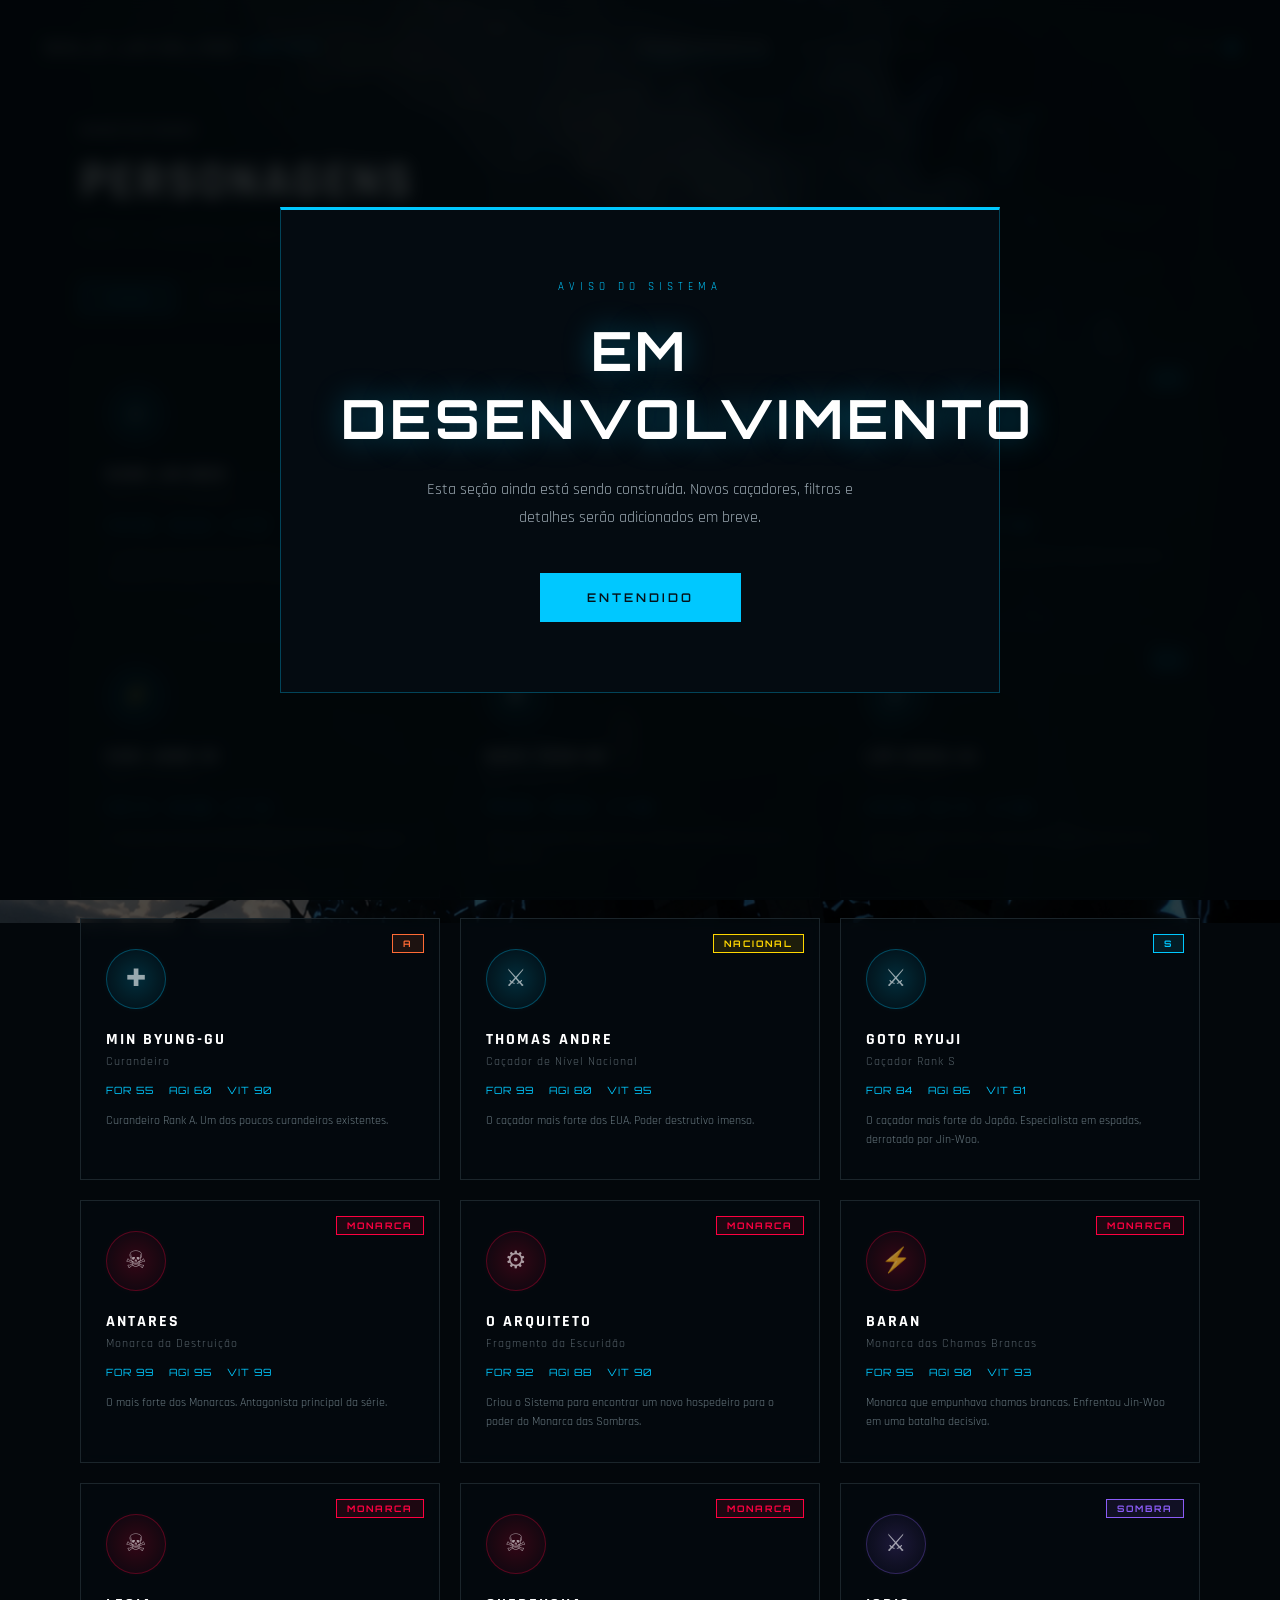
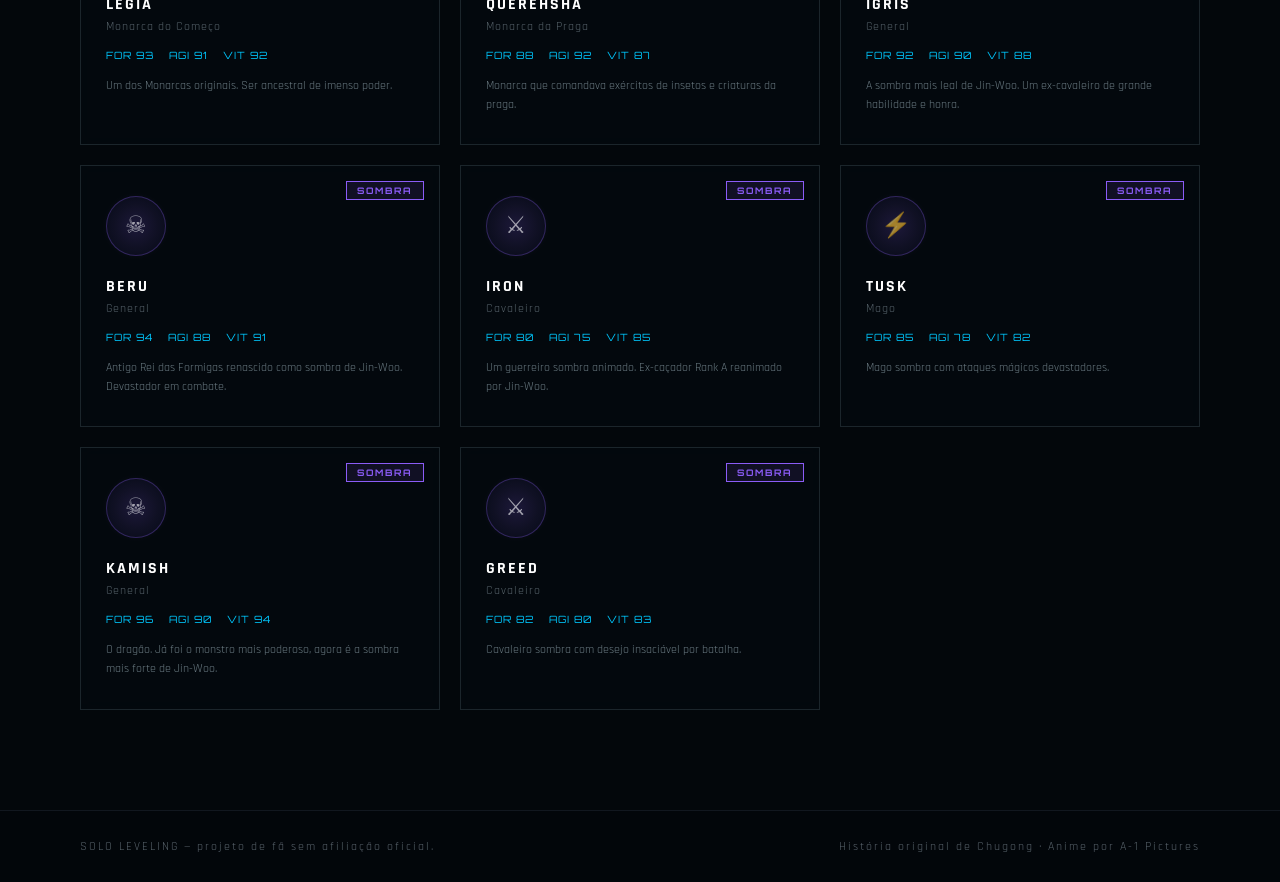
==== personagens.html @ c778646a "feat: implementar páginas de detalhes dos personagens e reformular a interface com novos assets e es" ====
<!DOCTYPE html>
<html lang="pt-BR">
<head>
    <meta charset="UTF-8">
    <meta name="viewport" content="width=device-width, initial-scale=1.0">

    <title>
Personagens | Solo Leveling
</title>

    <link rel="stylesheet" href="css/base.css?v=4">
    <link rel="stylesheet" href="css/personagens.css?v=4">

    <link rel="preconnect" href="https://fonts.googleapis.com">
    <link rel="preconnect" href="https://fonts.gstatic.com" crossorigin>
    <link href="https://fonts.googleapis.com/css2?family=Rajdhani:wght@300;400;500;600;700&family=Orbitron:wght@400;500;600;700;800;900&display=swap" rel="stylesheet">
</head>

<body>

    <div class="background"></div>
    <div class="overlay"></div>
    <div class="particles"></div>
    <div class="scanlines"></div>

<header>

    <a href="index.html" class="logo">
        <span>SOLO LEVELING</span>
        <strong>FAN SITE</strong>
    </a>

    <nav class="header-nav">
        <a href="index.html" class="header-link">INÍCIO</a>
        <a href="personagens.html" class="header-link active">PERSONAGENS</a>
        <a href="sung-jin-woo.html" class="header-link">SUNG JIN-WOO</a>
    </nav>

    <div class="status">
        ONLINE
        <span></span>
    </div>

</header>


<div class="characters-container">

    <div class="characters-header">
        <p class="eyebrow">BANCO DE DADOS</p>
        <h2>PERSONAGENS</h2>
        <p class="characters-subtitle">Todos os caçadores e figuras importantes de Solo Leveling</p>
    </div>

    <div class="filter-bar">
        <button class="filter-btn active" data-filter="all">TODOS</button>
        <button class="filter-btn" data-filter="protagonist">PROTAGONISTAS</button>
        <button class="filter-btn" data-filter="antagonist">ANTAGONISTAS</button>
        <button class="filter-btn" data-filter="hunter">CAÇADORES</button>
        <button class="filter-btn" data-filter="shadow">SOMBRAS</button>
        <button class="filter-btn" data-filter="monarch">MONARCAS</button>
    </div>

    <div class="characters-grid" id="charactersGrid">

        <div class="char-card" data-category="protagonist" data-name="Sung Jin-Woo">
            <div class="char-card-inner">
                <div class="char-rank rank-s">S</div>
                <div class="char-avatar">
                    <div class="char-avatar-glow"></div>
                    <span class="char-icon">&#9876;</span>
                </div>
                <h3>SUNG JIN-WOO</h3>
                <p class="char-class">Monarca das Sombras</p>
                <div class="char-stats">
                    <span>FOR 98</span>
                    <span>AGI 94</span>
                    <span>VIT 91</span>
                </div>
                <p class="char-desc">O caçador mais fraco que se tornou a existência mais forte. Hospedeiro do poder do Monarca das Sombras.</p>
            </div>
        </div>

        <div class="char-card" data-category="protagonist" data-name="Cha Hae-In">
            <div class="char-card-inner">
                <div class="char-rank rank-s">S</div>
                <div class="char-avatar">
                    <div class="char-avatar-glow"></div>
                    <span class="char-icon">&#9876;</span>
                </div>
                <h3>CHA HAE-IN</h3>
                <p class="char-class">Vice-Mestre de Guilda</p>
                <div class="char-stats">
                    <span>FOR 82</span>
                    <span>AGI 88</span>
                    <span>VIT 79</span>
                </div>
                <p class="char-desc">Caçadora Rank S da Guilda dos Caçadores. Esposa de Jin-Woo e uma das caçadoras mais fortes.</p>
            </div>
        </div>

        <div class="char-card" data-category="protagonist" data-name="Sung Su-Ho">
            <div class="char-card-inner">
                <div class="char-rank rank-s">S</div>
                <div class="char-avatar">
                    <div class="char-avatar-glow"></div>
                    <span class="char-icon">&#9876;</span>
                </div>
                <h3>SUNG SU-HO</h3>
                <p class="char-class">Príncipe das Sombras</p>
                <div class="char-stats">
                    <span>FOR 90</span>
                    <span>AGI 87</span>
                    <span>VIT 85</span>
                </div>
                <p class="char-desc">Filho de Jin-Woo e Cha Hae-In. Herdou os poderes de sombra do pai.</p>
            </div>
        </div>

        <div class="char-card" data-category="hunter" data-name="Choi Jong-In">
            <div class="char-card-inner">
                <div class="char-rank rank-s">S</div>
                <div class="char-avatar">
                    <div class="char-avatar-glow"></div>
                    <span class="char-icon">&#9889;</span>
                </div>
                <h3>CHOI JONG-IN</h3>
                <p class="char-class">Mestre de Guilda</p>
                <div class="char-stats">
                    <span>FOR 75</span>
                    <span>AGI 80</span>
                    <span>VIT 72</span>
                </div>
                <p class="char-desc">O mago mais forte da Coreia. Mestre da Guilda dos Caçadores.</p>
            </div>
        </div>

        <div class="char-card" data-category="hunter" data-name="Baek Yoon-Ho">
            <div class="char-card-inner">
                <div class="char-rank rank-s">S</div>
                <div class="char-avatar">
                    <div class="char-avatar-glow"></div>
                    <span class="char-icon">&#9733;</span>
                </div>
                <h3>BAEK YOON-HO</h3>
                <p class="char-class">Mestre de Guilda</p>
                <div class="char-stats">
                    <span>FOR 85</span>
                    <span>AGI 83</span>
                    <span>VIT 80</span>
                </div>
                <p class="char-desc">Mestre da Guilda do Tigre Branco. Pode se transformar em um tigre branco.</p>
            </div>
        </div>

        <div class="char-card" data-category="hunter" data-name="Lim Cheol-Ul">
            <div class="char-card-inner">
                <div class="char-rank rank-s">S</div>
                <div class="char-avatar">
                    <div class="char-avatar-glow"></div>
                    <span class="char-icon">&#9876;</span>
                </div>
                <h3>LIM CHEOL-UL</h3>
                <p class="char-class">Caçador Rank S</p>
                <div class="char-stats">
                    <span>FOR 90</span>
                    <span>AGI 78</span>
                    <span>VIT 88</span>
                </div>
                <p class="char-desc">Um dos caçadores Rank S mais fortes. Conhecido pela força física incrível.</p>
            </div>
        </div>

        <div class="char-card" data-category="hunter" data-name="Min Byung-Gu">
            <div class="char-card-inner">
                <div class="char-rank rank-a">A</div>
                <div class="char-avatar">
                    <div class="char-avatar-glow"></div>
                    <span class="char-icon">&#10010;</span>
                </div>
                <h3>MIN BYUNG-GU</h3>
                <p class="char-class">Curandeiro</p>
                <div class="char-stats">
                    <span>FOR 55</span>
                    <span>AGI 60</span>
                    <span>VIT 90</span>
                </div>
                <p class="char-desc">Curandeiro Rank A. Um dos poucos curandeiros existentes.</p>
            </div>
        </div>

        <div class="char-card" data-category="hunter" data-name="Thomas Andre">
            <div class="char-card-inner">
                <div class="char-rank rank-national">NACIONAL</div>
                <div class="char-avatar">
                    <div class="char-avatar-glow"></div>
                    <span class="char-icon">&#9876;</span>
                </div>
                <h3>THOMAS ANDRE</h3>
                <p class="char-class">Caçador de Nível Nacional</p>
                <div class="char-stats">
                    <span>FOR 99</span>
                    <span>AGI 80</span>
                    <span>VIT 95</span>
                </div>
                <p class="char-desc">O caçador mais forte dos EUA. Poder destrutivo imenso.</p>
            </div>
        </div>

        <div class="char-card" data-category="hunter" data-name="Goto Ryuji">
            <div class="char-card-inner">
                <div class="char-rank rank-s">S</div>
                <div class="char-avatar">
                    <div class="char-avatar-glow"></div>
                    <span class="char-icon">&#9876;</span>
                </div>
                <h3>GOTO RYUJI</h3>
                <p class="char-class">Caçador Rank S</p>
                <div class="char-stats">
                    <span>FOR 84</span>
                    <span>AGI 86</span>
                    <span>VIT 81</span>
                </div>
                <p class="char-desc">O caçador mais forte do Japão. Especialista em espadas, derrotado por Jin-Woo.</p>
            </div>
        </div>

        <div class="char-card" data-category="antagonist" data-name="Antares">
            <div class="char-card-inner">
                <div class="char-rank rank-monarch">MONARCA</div>
                <div class="char-avatar antagonist">
                    <div class="char-avatar-glow"></div>
                    <span class="char-icon">&#9760;</span>
                </div>
                <h3>ANTARES</h3>
                <p class="char-class">Monarca da Destruição</p>
                <div class="char-stats">
                    <span>FOR 99</span>
                    <span>AGI 95</span>
                    <span>VIT 99</span>
                </div>
                <p class="char-desc">O mais forte dos Monarcas. Antagonista principal da série.</p>
            </div>
        </div>

        <div class="char-card" data-category="antagonist" data-name="The Architect">
            <div class="char-card-inner">
                <div class="char-rank rank-monarch">MONARCA</div>
                <div class="char-avatar antagonist">
                    <div class="char-avatar-glow"></div>
                    <span class="char-icon">&#9881;</span>
                </div>
                <h3>O ARQUITETO</h3>
                <p class="char-class">Fragmento da Escuridão</p>
                <div class="char-stats">
                    <span>FOR 92</span>
                    <span>AGI 88</span>
                    <span>VIT 90</span>
                </div>
                <p class="char-desc">Criou o Sistema para encontrar um novo hospedeiro para o poder do Monarca das Sombras.</p>
            </div>
        </div>

        <div class="char-card" data-category="antagonist" data-name="Baran">
            <div class="char-card-inner">
                <div class="char-rank rank-monarch">MONARCA</div>
                <div class="char-avatar antagonist">
                    <div class="char-avatar-glow"></div>
                    <span class="char-icon">&#9889;</span>
                </div>
                <h3>BARAN</h3>
                <p class="char-class">Monarca das Chamas Brancas</p>
                <div class="char-stats">
                    <span>FOR 95</span>
                    <span>AGI 90</span>
                    <span>VIT 93</span>
                </div>
                <p class="char-desc">Monarca que empunhava chamas brancas. Enfrentou Jin-Woo em uma batalha decisiva.</p>
            </div>
        </div>

        <div class="char-card" data-category="antagonist" data-name="Legia">
            <div class="char-card-inner">
                <div class="char-rank rank-monarch">MONARCA</div>
                <div class="char-avatar antagonist">
                    <div class="char-avatar-glow"></div>
                    <span class="char-icon">&#9760;</span>
                </div>
                <h3>LEGIA</h3>
                <p class="char-class">Monarca do Começo</p>
                <div class="char-stats">
                    <span>FOR 93</span>
                    <span>AGI 91</span>
                    <span>VIT 92</span>
                </div>
                <p class="char-desc">Um dos Monarcas originais. Ser ancestral de imenso poder.</p>
            </div>
        </div>

        <div class="char-card" data-category="antagonist" data-name="Querehsha">
            <div class="char-card-inner">
                <div class="char-rank rank-monarch">MONARCA</div>
                <div class="char-avatar antagonist">
                    <div class="char-avatar-glow"></div>
                    <span class="char-icon">&#9760;</span>
                </div>
                <h3>QUEREHSHA</h3>
                <p class="char-class">Monarca da Praga</p>
                <div class="char-stats">
                    <span>FOR 88</span>
                    <span>AGI 92</span>
                    <span>VIT 87</span>
                </div>
                <p class="char-desc">Monarca que comandava exércitos de insetos e criaturas da praga.</p>
            </div>
        </div>

        <div class="char-card" data-category="shadow" data-name="Igris">
            <div class="char-card-inner">
                <div class="char-rank rank-shadow">SOMBRA</div>
                <div class="char-avatar shadow-av">
                    <div class="char-avatar-glow"></div>
                    <span class="char-icon">&#9876;</span>
                </div>
                <h3>IGRIS</h3>
                <p class="char-class">General</p>
                <div class="char-stats">
                    <span>FOR 92</span>
                    <span>AGI 90</span>
                    <span>VIT 88</span>
                </div>
                <p class="char-desc">A sombra mais leal de Jin-Woo. Um ex-cavaleiro de grande habilidade e honra.</p>
            </div>
        </div>

        <div class="char-card" data-category="shadow" data-name="Beru">
            <div class="char-card-inner">
                <div class="char-rank rank-shadow">SOMBRA</div>
                <div class="char-avatar shadow-av">
                    <div class="char-avatar-glow"></div>
                    <span class="char-icon">&#9760;</span>
                </div>
                <h3>BERU</h3>
                <p class="char-class">General</p>
                <div class="char-stats">
                    <span>FOR 94</span>
                    <span>AGI 88</span>
                    <span>VIT 91</span>
                </div>
                <p class="char-desc">Antigo Rei das Formigas renascido como sombra de Jin-Woo. Devastador em combate.</p>
            </div>
        </div>

        <div class="char-card" data-category="shadow" data-name="Iron">
            <div class="char-card-inner">
                <div class="char-rank rank-shadow">SOMBRA</div>
                <div class="char-avatar shadow-av">
                    <div class="char-avatar-glow"></div>
                    <span class="char-icon">&#9876;</span>
                </div>
                <h3>IRON</h3>
                <p class="char-class">Cavaleiro</p>
                <div class="char-stats">
                    <span>FOR 80</span>
                    <span>AGI 75</span>
                    <span>VIT 85</span>
                </div>
                <p class="char-desc">Um guerreiro sombra animado. Ex-caçador Rank A reanimado por Jin-Woo.</p>
            </div>
        </div>

        <div class="char-card" data-category="shadow" data-name="Tusk">
            <div class="char-card-inner">
                <div class="char-rank rank-shadow">SOMBRA</div>
                <div class="char-avatar shadow-av">
                    <div class="char-avatar-glow"></div>
                    <span class="char-icon">&#9889;</span>
                </div>
                <h3>TUSK</h3>
                <p class="char-class">Mago</p>
                <div class="char-stats">
                    <span>FOR 85</span>
                    <span>AGI 78</span>
                    <span>VIT 82</span>
                </div>
                <p class="char-desc">Mago sombra com ataques mágicos devastadores.</p>
            </div>
        </div>

        <div class="char-card" data-category="shadow" data-name="Kamish">
            <div class="char-card-inner">
                <div class="char-rank rank-shadow">SOMBRA</div>
                <div class="char-avatar shadow-av">
                    <div class="char-avatar-glow"></div>
                    <span class="char-icon">&#9760;</span>
                </div>
                <h3>KAMISH</h3>
                <p class="char-class">General</p>
                <div class="char-stats">
                    <span>FOR 96</span>
                    <span>AGI 90</span>
                    <span>VIT 94</span>
                </div>
                <p class="char-desc">O dragão. Já foi o monstro mais poderoso, agora é a sombra mais forte de Jin-Woo.</p>
            </div>
        </div>

        <div class="char-card" data-category="shadow" data-name="Greed">
            <div class="char-card-inner">
                <div class="char-rank rank-shadow">SOMBRA</div>
                <div class="char-avatar shadow-av">
                    <div class="char-avatar-glow"></div>
                    <span class="char-icon">&#9876;</span>
                </div>
                <h3>GREED</h3>
                <p class="char-class">Cavaleiro</p>
                <div class="char-stats">
                    <span>FOR 82</span>
                    <span>AGI 80</span>
                    <span>VIT 83</span>
                </div>
                <p class="char-desc">Cavaleiro sombra com desejo insaciável por batalha.</p>
            </div>
        </div>

    </div>

</div>

<footer class="site-footer">

    <p>SOLO LEVELING — projeto de fã sem afiliação oficial.</p>
    <p>História original de Chugong · Anime por A-1 Pictures</p>

</footer>


    <div class="dev-modal" id="devModal">

        <div class="dev-modal-box">
            <p class="dev-modal-eyebrow">AVISO DO SISTEMA</p>
            <h2 class="dev-modal-title">EM DESENVOLVIMENTO</h2>
            <p class="dev-modal-text">Esta seção ainda está sendo construída. Novos caçadores, filtros e detalhes serão adicionados em breve.</p>
            <button class="dev-modal-btn" id="devModalClose" type="button">ENTENDIDO</button>
        </div>

    </div>

    <script src="js/personagens.js?v=4"></script>

</body>
</html>
---- css/base.css ----
* {
    margin: 0;
    padding: 0;
    box-sizing: border-box;
}

html {
    scroll-behavior: smooth;
}

body {
    width: 100%;
    height: 100vh;
    overflow: hidden;
    background: #03070b;
    color: #ffffff;
    font-family: "Rajdhani", sans-serif;
}

.background {
    position: fixed;
    inset: 0;
    background: url("../img/solo.png") center / cover no-repeat;
    filter: brightness(0.3) saturate(0.7);
    transform: scale(1.05);
    z-index: -3;
}

.overlay {
    position: fixed;
    inset: 0;
    background:
        radial-gradient(circle at 70% 50%, rgba(0, 150, 255, 0.12), transparent 35%),
        linear-gradient(90deg, #020609 5%, transparent 55%, #020609 100%);
    z-index: -2;
}

.particles {
    position: fixed;
    inset: 0;
    pointer-events: none;
    background-image: radial-gradient(rgba(255,255,255,0.35) 1px, transparent 1px);
    background-size: 80px 80px;
    opacity: 0.15;
    animation: particlesMove 20s linear infinite;
    z-index: -1;
}

@keyframes particlesMove {
    from { transform: translateY(0); }
    to { transform: translateY(-80px); }
}

.scanlines {
    position: fixed;
    inset: 0;
    pointer-events: none;
    background: repeating-linear-gradient(
        0deg,
        transparent,
        transparent 2px,
        rgba(0, 0, 0, 0.03) 2px,
        rgba(0, 0, 0, 0.03) 4px
    );
    z-index: 999;
    opacity: 0.5;
}

body > header {
    position: fixed;
    top: 35px;
    left: 45px;
    right: 45px;
    display: flex;
    justify-content: space-between;
    align-items: center;
    z-index: 20;
}

.logo {
    display: flex;
    align-items: center;
    gap: 10px;
    font-size: 15px;
    letter-spacing: 4px;
}

.logo span {
    color: #ffffff;
    font-family: "Orbitron", sans-serif;
}

.logo strong {
    color: #00bfff;
    font-size: 12px;
}

.header-nav {
    display: flex;
    gap: 30px;
}

.header-link {
    background: none;
    border: none;
    color: #58636b;
    font-family: "Orbitron", sans-serif;
    font-size: 11px;
    letter-spacing: 3px;
    cursor: pointer;
    transition: 0.3s;
    padding: 5px 0;
    position: relative;
}

.header-link::after {
    content: "";
    position: absolute;
    bottom: 0;
    left: 0;
    width: 0;
    height: 1px;
    background: #00c8ff;
    transition: 0.3s;
}

.header-link:hover,
.header-link.active {
    color: #ffffff;
}

.header-link.active::after,
.header-link:hover::after {
    width: 100%;
}

.status {
    display: flex;
    align-items: center;
    gap: 10px;
    font-size: 11px;
    letter-spacing: 3px;
    color: #8b9aa5;
}

.status span {
    width: 7px;
    height: 7px;
    background: #00c8ff;
    border-radius: 50%;
    box-shadow: 0 0 12px #00c8ff;
    animation: pulse 2s ease-in-out infinite;
}

@keyframes pulse {
    0%, 100% { opacity: 1; }
    50% { opacity: 0.4; }
}

.header-link {
    text-decoration: none;
}

.logo {
    text-decoration: none;
}


.site-footer {
    position: relative;
    z-index: 5;
    border-top: 1px solid rgba(100, 130, 145, 0.15);
    background: rgba(3, 7, 11, 0.85);
    padding: 28px 80px;

    display: flex;
    justify-content: space-between;
    flex-wrap: wrap;
    gap: 10px;
}

.site-footer p {
    color: #58636b;
    font-size: 12px;
    letter-spacing: 2px;
}


@media (max-width: 850px) {

    body > header {
        left: 25px;
        right: 25px;
    }

    .site-footer {
        padding: 22px 25px;
        flex-direction: column;
        align-items: flex-start;
    }
}
---- css/personagens.css ----
body {
    overflow-y: auto;
}

.characters-container {
    width: 100%;
    min-height: 100vh;
    padding: 120px 80px 60px;
}

.characters-header {
    margin-bottom: 40px;
}

.characters-header h2 {
    font-size: clamp(35px, 4vw, 55px);
    letter-spacing: 3px;
    margin-top: 8px;
}

.characters-subtitle {
    color: #58636b;
    font-size: 14px;
    margin-top: 10px;
    letter-spacing: 2px;
}

.filter-bar {
    display: flex;
    gap: 10px;
    margin-bottom: 40px;
    flex-wrap: wrap;
}

.filter-btn {
    padding: 8px 20px;
    background: transparent;
    border: 1px solid #26343c;
    color: #58636b;
    font-family: "Orbitron", sans-serif;
    font-size: 10px;
    letter-spacing: 2px;
    cursor: pointer;
    transition: 0.3s;
}

.filter-btn:hover {
    border-color: #00c8ff;
    color: #ffffff;
}

.filter-btn.active {
    border-color: #00c8ff;
    background: rgba(0, 200, 255, 0.08);
    color: #00c8ff;
}

.characters-grid {
    display: grid;
    grid-template-columns: repeat(auto-fill, minmax(280px, 1fr));
    gap: 20px;
    padding-bottom: 40px;
}

.char-card {
    position: relative;
    border: 1px solid #1b252b;
    background: rgba(4, 10, 15, 0.6);
    backdrop-filter: blur(8px);
    transition: 0.4s;
    overflow: hidden;
}

.char-card::before {
    content: "";
    position: absolute;
    top: 0;
    left: 0;
    width: 100%;
    height: 2px;
    background: linear-gradient(90deg, transparent, #00c8ff, transparent);
    opacity: 0;
    transition: 0.3s;
}

.char-card:hover {
    border-color: rgba(0, 200, 255, 0.3);
    transform: translateY(-5px);
    box-shadow: 0 10px 40px rgba(0, 200, 255, 0.08);
}

.char-card:hover::before {
    opacity: 1;
}

.char-card-inner {
    padding: 30px 25px;
    position: relative;
}

.char-rank {
    position: absolute;
    top: 15px;
    right: 15px;
    padding: 3px 10px;
    font-family: "Orbitron", sans-serif;
    font-size: 9px;
    letter-spacing: 2px;
    font-weight: 700;
}

.rank-s {
    border: 1px solid #00c8ff;
    color: #00c8ff;
    background: rgba(0, 200, 255, 0.1);
}

.rank-a {
    border: 1px solid #ff6b35;
    color: #ff6b35;
    background: rgba(255, 107, 53, 0.1);
}

.rank-national {
    border: 1px solid #ffd700;
    color: #ffd700;
    background: rgba(255, 215, 0, 0.1);
}

.rank-monarch {
    border: 1px solid #ff0040;
    color: #ff0040;
    background: rgba(255, 0, 64, 0.1);
}

.rank-shadow {
    border: 1px solid #8b5cf6;
    color: #8b5cf6;
    background: rgba(139, 92, 246, 0.1);
}

.char-avatar {
    width: 60px;
    height: 60px;
    border-radius: 50%;
    border: 1px solid rgba(0, 200, 255, 0.3);
    display: flex;
    align-items: center;
    justify-content: center;
    margin-bottom: 20px;
    position: relative;
    background: rgba(0, 200, 255, 0.05);
}

.char-avatar-glow {
    position: absolute;
    inset: -5px;
    border-radius: 50%;
    background: radial-gradient(circle, rgba(0, 200, 255, 0.15), transparent 70%);
}

.char-avatar.antagonist {
    border-color: rgba(255, 0, 64, 0.3);
    background: rgba(255, 0, 64, 0.05);
}

.char-avatar.antagonist .char-avatar-glow {
    background: radial-gradient(circle, rgba(255, 0, 64, 0.15), transparent 70%);
}

.char-avatar.shadow-av {
    border-color: rgba(139, 92, 246, 0.3);
    background: rgba(139, 92, 246, 0.05);
}

.char-avatar.shadow-av .char-avatar-glow {
    background: radial-gradient(circle, rgba(139, 92, 246, 0.15), transparent 70%);
}

.char-icon {
    font-size: 24px;
    opacity: 0.6;
}

.char-card h3 {
    font-size: 16px;
    letter-spacing: 2px;
    margin-bottom: 4px;
}

.char-class {
    color: #58636b;
    font-size: 12px;
    letter-spacing: 1px;
    margin-bottom: 15px;
}

.char-stats {
    display: flex;
    gap: 15px;
    margin-bottom: 15px;
}

.char-stats span {
    font-size: 10px;
    color: #00c8ff;
    letter-spacing: 1px;
    font-family: "Orbitron", sans-serif;
}

.char-desc {
    color: #6b7a82;
    font-size: 12px;
    line-height: 1.6;
}


.dev-modal {
    position: fixed;
    inset: 0;
    z-index: 1000;
    background: rgba(2, 6, 9, 0.85);
    backdrop-filter: blur(8px);

    display: flex;
    align-items: center;
    justify-content: center;
    padding: 40px;

    transition: opacity 0.3s ease, visibility 0.3s ease;
}

.dev-modal.fechado {
    opacity: 0;
    visibility: hidden;
    pointer-events: none;
}

.dev-modal-box {
    width: min(720px, 100%);
    background: rgba(5, 12, 18, 0.96);
    border: 1px solid rgba(0, 200, 255, 0.3);
    border-top: 3px solid #00c8ff;
    padding: 70px 60px;
    text-align: center;
    animation: devModalIn 0.45s ease;
}

@keyframes devModalIn {

    from {
        opacity: 0;
        transform: translateY(30px) scale(0.97);
    }

    to {
        opacity: 1;
        transform: none;
    }
}

.dev-modal-eyebrow {
    color: #00c8ff;
    font-size: 11px;
    letter-spacing: 5px;
    margin-bottom: 22px;
}

.dev-modal-title {
    font-family: "Orbitron", sans-serif;
    font-size: clamp(34px, 5vw, 54px);
    letter-spacing: 4px;
    color: #ffffff;
    text-shadow: 0 0 30px rgba(0, 200, 255, 0.35);
    margin-bottom: 24px;
}

.dev-modal-text {
    color: #9aa7b0;
    font-size: 16px;
    line-height: 1.7;
    max-width: 480px;
    margin: 0 auto 42px;
}

.dev-modal-btn {
    font-family: "Orbitron", sans-serif;
    font-weight: 600;
    font-size: 12px;
    letter-spacing: 3px;
    padding: 16px 46px;
    background: #00c8ff;
    border: 1px solid #00c8ff;
    color: #04121a;
    cursor: pointer;
    transition: all 0.25s ease;
}

.dev-modal-btn:hover {
    background: transparent;
    color: #00c8ff;
    box-shadow: 0 0 22px rgba(0, 200, 255, 0.35);
}


@media (max-width: 850px) {

    .dev-modal-box {
        padding: 50px 28px;
    }
}

@media (max-width: 850px) {

    body {
        overflow-y: auto;
    }

    body > header {
        left: 25px;
        right: 25px;
    }

    .characters-container {
        padding: 100px 25px 40px;
    }

    .characters-header h2 {
        font-size: clamp(30px, 8vw, 42px);
    }

    .characters-grid {
        grid-template-columns: 1fr;
    }
}
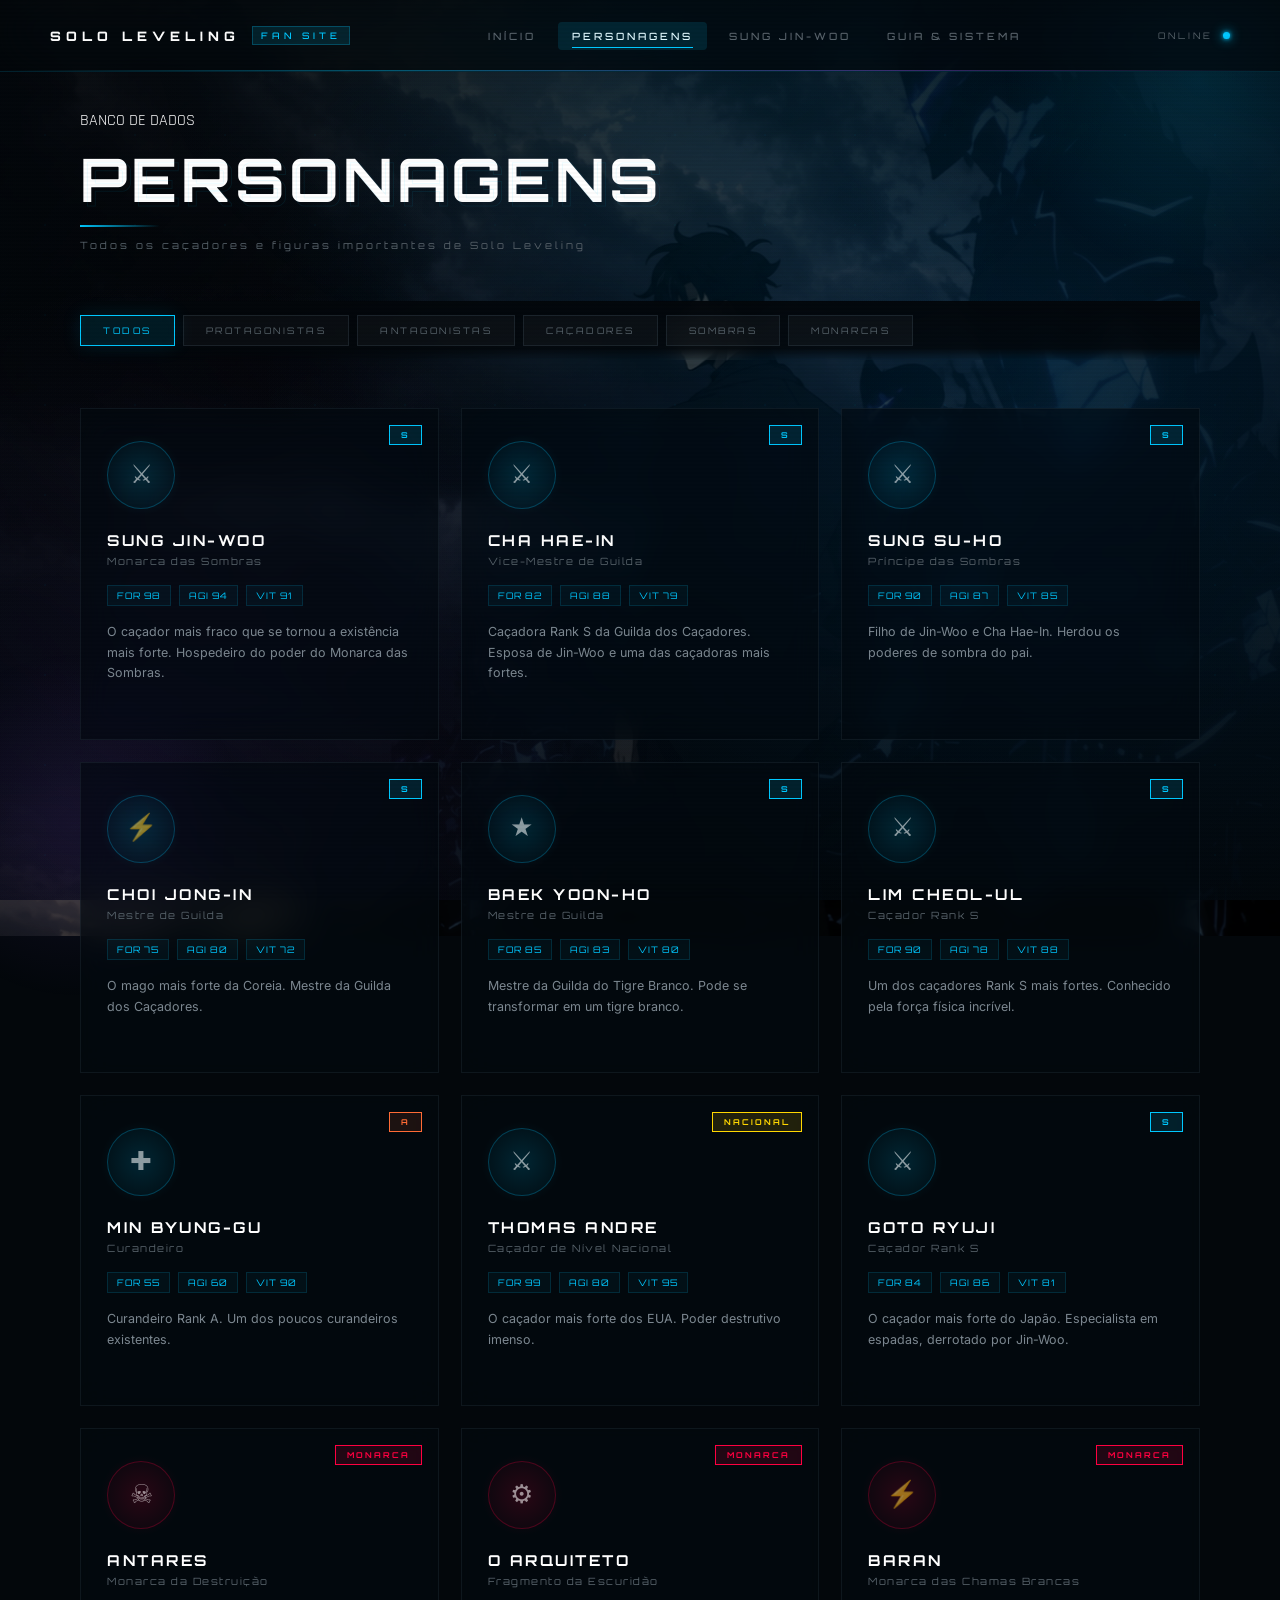
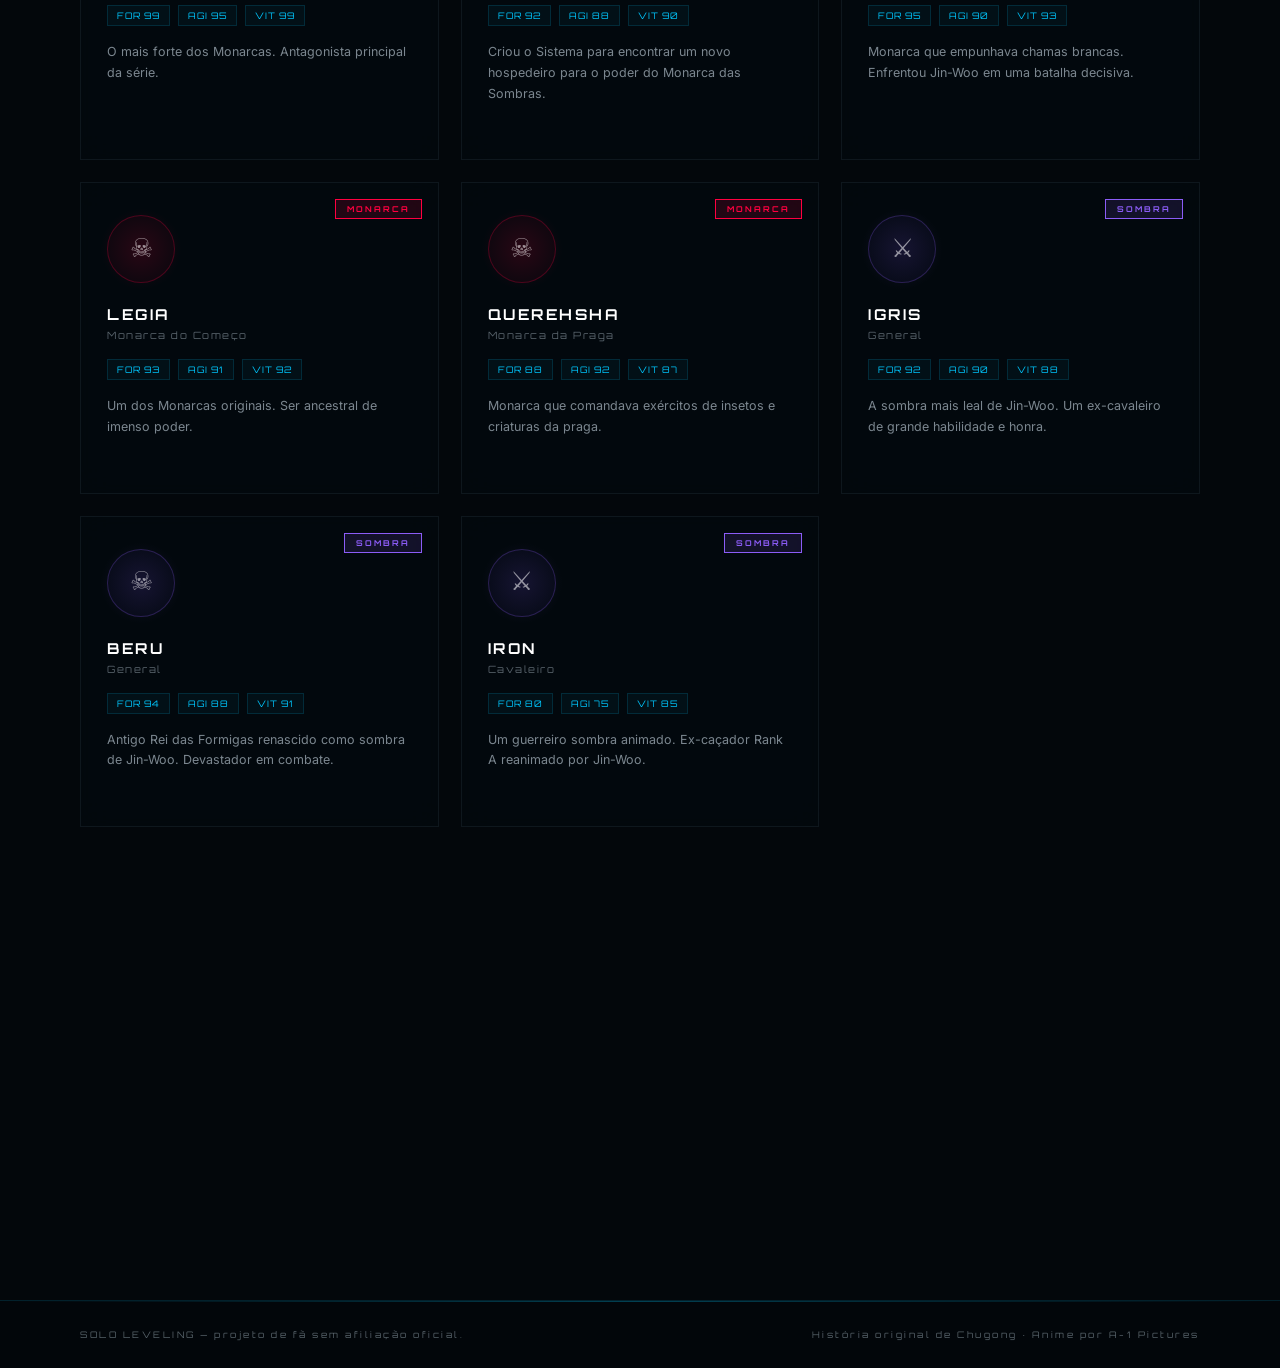
==== commit 32175ad7: "improvements" ====
--- a/personagens.html
+++ b/personagens.html
@@ -8,12 +8,12 @@
 Personagens | Solo Leveling
 </title>
 
-    <link rel="stylesheet" href="css/base.css?v=4">
-    <link rel="stylesheet" href="css/personagens.css?v=4">
+    <link rel="stylesheet" href="css/base.css?v=5">
+    <link rel="stylesheet" href="css/personagens.css?v=5">
 
     <link rel="preconnect" href="https://fonts.googleapis.com">
     <link rel="preconnect" href="https://fonts.gstatic.com" crossorigin>
-    <link href="https://fonts.googleapis.com/css2?family=Rajdhani:wght@300;400;500;600;700&family=Orbitron:wght@400;500;600;700;800;900&display=swap" rel="stylesheet">
+    <link href="https://fonts.googleapis.com/css2?family=Rajdhani:wght@300;400;500;600;700&family=Orbitron:wght@400;500;600;700;800;900&family=Inter:wght@300;400;500;600&display=swap" rel="stylesheet">
 </head>
 
 <body>
@@ -34,6 +34,7 @@
         <a href="index.html" class="header-link">INÍCIO</a>
         <a href="personagens.html" class="header-link active">PERSONAGENS</a>
         <a href="sung-jin-woo.html" class="header-link">SUNG JIN-WOO</a>
+        <a href="guia-sistema.html" class="header-link">GUIA & SISTEMA</a>
     </nav>
 
     <div class="status">
@@ -61,9 +62,9 @@
         <button class="filter-btn" data-filter="monarch">MONARCAS</button>
     </div>
 
-    <div class="characters-grid" id="charactersGrid">
-
-        <div class="char-card" data-category="protagonist" data-name="Sung Jin-Woo">
+    <div class="gallery-grid" id="charactersGrid">
+
+        <div class="gallery-card"><div class="char-card" data-category="protagonist" data-name="Sung Jin-Woo">
             <div class="char-card-inner">
                 <div class="char-rank rank-s">S</div>
                 <div class="char-avatar">
@@ -79,7 +80,7 @@
                 </div>
                 <p class="char-desc">O caçador mais fraco que se tornou a existência mais forte. Hospedeiro do poder do Monarca das Sombras.</p>
             </div>
-        </div>
+        </div></div>
 
         <div class="char-card" data-category="protagonist" data-name="Cha Hae-In">
             <div class="char-card-inner">
@@ -427,6 +428,85 @@
 
 </div>
 
+
+<div class="char-showcase" id="charShowcase">
+
+    <button class="showcase-back" id="showcaseBack" type="button">&#10005; VOLTAR</button>
+
+    <div class="showcase-inner" id="showcaseInner">
+
+        <div class="showcase-view showcase-hero">
+
+            <div class="showcase-bg" id="showcaseBg"></div>
+
+            <div class="showcase-content" id="showcaseHeroContent">
+
+                <p class="showcase-index"><span id="showcaseIndex">01 / 20</span></p>
+                <span class="showcase-eyebrow" id="showcaseCategory">PROTAGONISTA</span>
+                <h2 class="showcase-name" id="showcaseName">SUNG JIN-WOO</h2>
+                <p class="showcase-rank" id="showcaseRank">RANK S</p>
+                <p class="showcase-title" id="showcaseTitle">Monarca das Sombras</p>
+                <p class="showcase-desc" id="showcaseDesc"></p>
+
+                <button class="showcase-info-btn" id="showcaseInfoBtn" type="button">
+                    VER DETALHES <span>&rarr;</span>
+                </button>
+
+            </div>
+
+        </div>
+
+        <div class="showcase-view showcase-details">
+
+            <div class="showcase-details-bg" id="showcaseDetailsBg"></div>
+
+            <div class="showcase-portrait" id="showcasePortrait">&#9876;</div>
+
+            <div class="showcase-content showcase-details-content" id="showcaseDetailsContent">
+
+                <div class="showcase-stats" id="showcaseStatsMenu">
+
+                    <div class="stat-trigger" data-stat="FOR">
+                        <span>FOR</span>
+                        <h3>98</h3>
+                    </div>
+
+                    <div class="stat-trigger" data-stat="AGI">
+                        <span>AGI</span>
+                        <h3>94</h3>
+                    </div>
+
+                    <div class="stat-trigger" data-stat="VIT">
+                        <span>VIT</span>
+                        <h3>91</h3>
+                    </div>
+
+                </div>
+
+                <div class="showcase-info-box">
+                    <h3 class="info-box-header" id="showcaseInfoHeader">DETALHES</h3>
+                    <p class="info-box-text" id="showcaseInfoText">
+                        Passe o cursor sobre FOR, AGI e VIT para inspecionar os atributos.
+                    </p>
+                </div>
+
+            </div>
+
+            <div class="curiosity-box" id="showcaseCuriosityBox">
+                <h3>CURIOSIDADE</h3>
+                <p class="curiosity-text" id="showcaseCuriosity"></p>
+            </div>
+
+        </div>
+
+    </div>
+
+    <button class="showcase-arrow prev" id="showcasePrev" type="button">&#8249;</button>
+    <button class="showcase-arrow next" id="showcaseNext" type="button">&#8250;</button>
+
+</div>
+
+
 <footer class="site-footer">
 
     <p>SOLO LEVELING — projeto de fã sem afiliação oficial.</p>
@@ -435,18 +515,13 @@
 </footer>
 
 
-    <div class="dev-modal" id="devModal">
-
-        <div class="dev-modal-box">
-            <p class="dev-modal-eyebrow">AVISO DO SISTEMA</p>
-            <h2 class="dev-modal-title">EM DESENVOLVIMENTO</h2>
-            <p class="dev-modal-text">Esta seção ainda está sendo construída. Novos caçadores, filtros e detalhes serão adicionados em breve.</p>
-            <button class="dev-modal-btn" id="devModalClose" type="button">ENTENDIDO</button>
-        </div>
-
-    </div>
-
-    <script src="js/personagens.js?v=4"></script>
+    <script src="js/personagens.js?v=5"></script>
+    <script>
+      const hdr = document.querySelector('header');
+      const onScroll = () => hdr.classList.toggle('scrolled', window.scrollY > 20);
+      window.addEventListener('scroll', onScroll, { passive: true });
+      onScroll();
+    </script>
 
 </body>
 </html>
--- a/css/base.css
+++ b/css/base.css
@@ -1,201 +1,519 @@
-* {
-    margin: 0;
-    padding: 0;
-    box-sizing: border-box;
+/* =====================================================
+   BASE.CSS v5 — ULTRA EVOLVED | Solo Leveling Fan Site
+   Sistema de Tokens + Efeitos Premium
+   ===================================================== */
+
+/* ── Google Font Import ─────────────────────────────── */
+@import url('https://fonts.googleapis.com/css2?family=Orbitron:wght@400;500;600;700;800;900&family=Rajdhani:wght@300;400;500;600;700&family=Inter:wght@300;400;500;600&display=swap');
+
+/* ── Design Tokens ──────────────────────────────────── */
+:root {
+  /* Colors */
+  --c-bg:           #03070b;
+  --c-surface:      rgba(4, 10, 16, 0.82);
+  --c-surface-2:    rgba(8, 18, 28, 0.75);
+  --c-border:       rgba(0, 200, 255, 0.14);
+  --c-border-hover: rgba(0, 200, 255, 0.45);
+  --c-cyan:         #00c8ff;
+  --c-cyan-dim:     rgba(0, 200, 255, 0.12);
+  --c-cyan-glow:    rgba(0, 200, 255, 0.35);
+  --c-red:          #ff0040;
+  --c-red-dim:      rgba(255, 0, 64, 0.12);
+  --c-purple:       #8b5cf6;
+  --c-purple-dim:   rgba(139, 92, 246, 0.12);
+  --c-gold:         #ffd700;
+  --c-gold-dim:     rgba(255, 215, 0, 0.12);
+  --c-orange:       #ff6b35;
+  --c-text:         #ffffff;
+  --c-text-muted:   #9aa7b0;
+  --c-text-dim:     #58636b;
+
+  /* Typography */
+  --f-display:  'Orbitron', sans-serif;
+  --f-body:     'Rajdhani', sans-serif;
+  --f-ui:       'Inter', sans-serif;
+
+  /* Spacing */
+  --radius-sm:  4px;
+  --radius-md:  8px;
+  --radius-lg:  16px;
+
+  /* Transitions */
+  --ease-fast:  0.2s cubic-bezier(0.4, 0, 0.2, 1);
+  --ease-std:   0.35s cubic-bezier(0.4, 0, 0.2, 1);
+  --ease-slow:  0.6s cubic-bezier(0.4, 0, 0.2, 1);
+}
+
+/* ── Reset ──────────────────────────────────────────── */
+*, *::before, *::after {
+  margin: 0;
+  padding: 0;
+  box-sizing: border-box;
 }
 
 html {
-    scroll-behavior: smooth;
-}
-
+  scroll-behavior: smooth;
+  font-size: 16px;
+}
+
+/* ── Body ───────────────────────────────────────────── */
 body {
-    width: 100%;
-    height: 100vh;
-    overflow: hidden;
-    background: #03070b;
-    color: #ffffff;
-    font-family: "Rajdhani", sans-serif;
-}
-
+  width: 100%;
+  min-height: 100vh;
+  background: var(--c-bg);
+  color: var(--c-text);
+  font-family: var(--f-body);
+  overflow-x: hidden;
+  -webkit-font-smoothing: antialiased;
+}
+
+/* ── Background Layer — Ken Burns + Chroma ──────────── */
 .background {
-    position: fixed;
-    inset: 0;
-    background: url("../img/solo.png") center / cover no-repeat;
-    filter: brightness(0.3) saturate(0.7);
-    transform: scale(1.05);
-    z-index: -3;
-}
-
+  position: fixed;
+  inset: 0;
+  background: url('../img/solo.png') center / cover no-repeat;
+  filter: brightness(0.22) saturate(0.6) hue-rotate(10deg);
+  transform: scale(1.08);
+  animation: kenBurns 24s ease-in-out infinite alternate;
+  z-index: -3;
+}
+
+@keyframes kenBurns {
+  from { transform: scale(1.08) translate(0, 0); }
+  to   { transform: scale(1.14) translate(-1%, 1%); }
+}
+
+/* ── Overlay — Dual Radial Gradients ───────────────── */
 .overlay {
-    position: fixed;
-    inset: 0;
-    background:
-        radial-gradient(circle at 70% 50%, rgba(0, 150, 255, 0.12), transparent 35%),
-        linear-gradient(90deg, #020609 5%, transparent 55%, #020609 100%);
-    z-index: -2;
-}
-
+  position: fixed;
+  inset: 0;
+  background:
+    radial-gradient(ellipse 60% 70% at 80% 40%, rgba(0, 150, 255, 0.14), transparent),
+    radial-gradient(ellipse 40% 50% at 15% 80%, rgba(139, 92, 246, 0.07), transparent),
+    linear-gradient(180deg, rgba(3,7,11,0.55) 0%, transparent 40%, rgba(3,7,11,0.7) 100%),
+    linear-gradient(90deg, rgba(3,7,11,0.6) 0%, transparent 35%, transparent 65%, rgba(3,7,11,0.6) 100%);
+  z-index: -2;
+}
+
+/* ── Particles — Aurora Grid ────────────────────────── */
 .particles {
-    position: fixed;
-    inset: 0;
-    pointer-events: none;
-    background-image: radial-gradient(rgba(255,255,255,0.35) 1px, transparent 1px);
-    background-size: 80px 80px;
-    opacity: 0.15;
-    animation: particlesMove 20s linear infinite;
-    z-index: -1;
-}
-
-@keyframes particlesMove {
-    from { transform: translateY(0); }
-    to { transform: translateY(-80px); }
-}
-
+  position: fixed;
+  inset: 0;
+  pointer-events: none;
+  z-index: -1;
+  overflow: hidden;
+}
+
+.particles::before {
+  content: '';
+  position: absolute;
+  inset: 0;
+  background-image:
+    radial-gradient(rgba(0,200,255,0.30) 1px, transparent 1px);
+  background-size: 90px 90px;
+  animation: gridDrift 25s linear infinite;
+  opacity: 0.1;
+}
+
+.particles::after {
+  content: '';
+  position: absolute;
+  inset: 0;
+  background-image:
+    radial-gradient(rgba(139,92,246,0.22) 1px, transparent 1px);
+  background-size: 60px 60px;
+  animation: gridDrift 18s linear infinite reverse;
+  opacity: 0.06;
+}
+
+@keyframes gridDrift {
+  from { transform: translateY(0) translateX(0); }
+  to   { transform: translateY(-90px) translateX(-30px); }
+}
+
+/* ── Scanlines ──────────────────────────────────────── */
 .scanlines {
-    position: fixed;
-    inset: 0;
-    pointer-events: none;
-    background: repeating-linear-gradient(
-        0deg,
-        transparent,
-        transparent 2px,
-        rgba(0, 0, 0, 0.03) 2px,
-        rgba(0, 0, 0, 0.03) 4px
-    );
-    z-index: 999;
-    opacity: 0.5;
-}
+  position: fixed;
+  inset: 0;
+  pointer-events: none;
+  background: repeating-linear-gradient(
+    0deg,
+    transparent,
+    transparent 2px,
+    rgba(0, 0, 0, 0.025) 2px,
+    rgba(0, 0, 0, 0.025) 4px
+  );
+  z-index: 998;
+  animation: scanlineShift 8s linear infinite;
+}
+
+@keyframes scanlineShift {
+  from { background-position: 0 0; }
+  to   { background-position: 0 -40px; }
+}
+
+/* ── Ambient Neon Corner Accents ────────────────────── */
+body::before {
+  content: '';
+  position: fixed;
+  top: -120px;
+  right: -120px;
+  width: 400px;
+  height: 400px;
+  background: radial-gradient(circle, rgba(0,200,255,0.12) 0%, transparent 70%);
+  border-radius: 50%;
+  pointer-events: none;
+  z-index: -1;
+  animation: ambientPulse 6s ease-in-out infinite alternate;
+}
+
+body::after {
+  content: '';
+  position: fixed;
+  bottom: -100px;
+  left: -100px;
+  width: 350px;
+  height: 350px;
+  background: radial-gradient(circle, rgba(139,92,246,0.1) 0%, transparent 70%);
+  border-radius: 50%;
+  pointer-events: none;
+  z-index: -1;
+  animation: ambientPulse 8s ease-in-out infinite alternate-reverse;
+}
+
+@keyframes ambientPulse {
+  from { opacity: 0.5; transform: scale(0.9); }
+  to   { opacity: 1;   transform: scale(1.1); }
+}
+
+/* ═══════════════════════════════════════════════════════
+   HEADER — Glassmorphism Pro
+   ═══════════════════════════════════════════════════════ */
 
 body > header {
-    position: fixed;
-    top: 35px;
-    left: 45px;
-    right: 45px;
-    display: flex;
-    justify-content: space-between;
-    align-items: center;
-    z-index: 20;
-}
-
+  position: fixed;
+  top: 0;
+  left: 0;
+  right: 0;
+  display: flex;
+  justify-content: space-between;
+  align-items: center;
+  padding: 0 50px;
+  height: 72px;
+  z-index: 900;
+  background: rgba(3, 7, 11, 0.72);
+  backdrop-filter: blur(20px) saturate(160%);
+  -webkit-backdrop-filter: blur(20px) saturate(160%);
+  border-bottom: 1px solid var(--c-border);
+  transition: background var(--ease-std), box-shadow var(--ease-std);
+}
+
+body > header::after {
+  content: '';
+  position: absolute;
+  bottom: 0;
+  left: 0;
+  right: 0;
+  height: 1px;
+  background: linear-gradient(90deg, transparent, var(--c-cyan) 30%, var(--c-purple) 70%, transparent);
+  opacity: 0.4;
+}
+
+body > header.scrolled {
+  background: rgba(3, 7, 11, 0.92);
+  box-shadow: 0 4px 40px rgba(0,0,0,0.5), 0 1px 0 var(--c-border);
+}
+
+/* ── Logo ───────────────────────────────────────────── */
 .logo {
-    display: flex;
-    align-items: center;
-    gap: 10px;
-    font-size: 15px;
-    letter-spacing: 4px;
+  display: flex;
+  align-items: center;
+  gap: 12px;
+  text-decoration: none;
+  position: relative;
 }
 
 .logo span {
-    color: #ffffff;
-    font-family: "Orbitron", sans-serif;
+  font-family: var(--f-display);
+  font-size: 13px;
+  font-weight: 800;
+  letter-spacing: 5px;
+  color: var(--c-text);
+  transition: color var(--ease-fast);
 }
 
 .logo strong {
-    color: #00bfff;
-    font-size: 12px;
-}
-
+  font-family: var(--f-display);
+  font-size: 9px;
+  font-weight: 500;
+  letter-spacing: 4px;
+  color: var(--c-cyan);
+  background: var(--c-cyan-dim);
+  border: 1px solid rgba(0,200,255,0.25);
+  padding: 3px 8px;
+  transition: background var(--ease-fast), box-shadow var(--ease-fast);
+}
+
+.logo:hover strong {
+  background: rgba(0,200,255,0.2);
+  box-shadow: 0 0 16px var(--c-cyan-glow);
+}
+
+.logo:hover span {
+  color: var(--c-cyan);
+}
+
+/* ── Nav ────────────────────────────────────────────── */
 .header-nav {
-    display: flex;
-    gap: 30px;
+  display: flex;
+  align-items: center;
+  gap: 8px;
 }
 
 .header-link {
-    background: none;
-    border: none;
-    color: #58636b;
-    font-family: "Orbitron", sans-serif;
-    font-size: 11px;
-    letter-spacing: 3px;
-    cursor: pointer;
-    transition: 0.3s;
-    padding: 5px 0;
-    position: relative;
+  background: none;
+  border: none;
+  color: var(--c-text-dim);
+  font-family: var(--f-display);
+  font-size: 10px;
+  font-weight: 500;
+  letter-spacing: 3px;
+  cursor: pointer;
+  text-decoration: none;
+  padding: 8px 14px;
+  position: relative;
+  border-radius: var(--radius-sm);
+  transition: color var(--ease-fast), background var(--ease-fast);
+}
+
+.header-link::before {
+  content: '';
+  position: absolute;
+  inset: 0;
+  border-radius: var(--radius-sm);
+  background: var(--c-cyan-dim);
+  opacity: 0;
+  transition: opacity var(--ease-fast);
 }
 
 .header-link::after {
-    content: "";
-    position: absolute;
-    bottom: 0;
-    left: 0;
-    width: 0;
-    height: 1px;
-    background: #00c8ff;
-    transition: 0.3s;
+  content: '';
+  position: absolute;
+  bottom: 2px;
+  left: 14px;
+  right: 14px;
+  height: 1px;
+  background: var(--c-cyan);
+  transform: scaleX(0);
+  transform-origin: center;
+  transition: transform var(--ease-std);
 }
 
 .header-link:hover,
 .header-link.active {
-    color: #ffffff;
+  color: var(--c-text);
+}
+
+.header-link:hover::before,
+.header-link.active::before {
+  opacity: 1;
 }
 
 .header-link.active::after,
 .header-link:hover::after {
-    width: 100%;
-}
-
+  transform: scaleX(1);
+}
+
+/* ── Dropdown Menu ──────────────────────────────────── */
+.dropdown {
+  position: relative;
+}
+
+.dropdown-toggle::after {
+  content: '▾';
+  margin-left: 6px;
+  font-size: 8px;
+  transition: transform var(--ease-fast);
+  display: inline-block;
+}
+
+.dropdown:hover .dropdown-toggle::after,
+.dropdown:focus-within .dropdown-toggle::after {
+  transform: rotate(180deg);
+}
+
+.dropdown-menu {
+  position: absolute;
+  top: calc(100% + 12px);
+  left: 50%;
+  transform: translateX(-50%) translateY(-8px);
+  min-width: 220px;
+  list-style: none;
+  background: rgba(4, 10, 16, 0.97);
+  backdrop-filter: blur(24px) saturate(160%);
+  border: 1px solid var(--c-border);
+  border-top: 2px solid var(--c-cyan);
+  padding: 8px 0;
+  box-shadow:
+    0 20px 60px rgba(0,0,0,0.7),
+    0 0 40px rgba(0,200,255,0.06),
+    inset 0 1px 0 rgba(0,200,255,0.1);
+  opacity: 0;
+  visibility: hidden;
+  pointer-events: none;
+  transition:
+    opacity var(--ease-std),
+    transform var(--ease-std),
+    visibility var(--ease-std);
+  z-index: 910;
+}
+
+.dropdown:hover .dropdown-menu,
+.dropdown:focus-within .dropdown-menu {
+  opacity: 1;
+  visibility: visible;
+  pointer-events: all;
+  transform: translateX(-50%) translateY(0);
+}
+
+.dropdown-menu::before {
+  content: '';
+  position: absolute;
+  top: -7px;
+  left: 50%;
+  transform: translateX(-50%);
+  width: 12px;
+  height: 6px;
+  background: var(--c-cyan);
+  clip-path: polygon(50% 0%, 0% 100%, 100% 100%);
+}
+
+.dropdown-item {
+  display: block;
+  padding: 11px 20px;
+  font-family: var(--f-display);
+  font-size: 9px;
+  letter-spacing: 2.5px;
+  color: var(--c-text-dim);
+  text-decoration: none;
+  transition: color var(--ease-fast), background var(--ease-fast), padding var(--ease-fast);
+  position: relative;
+  border-left: 2px solid transparent;
+}
+
+.dropdown-item:hover {
+  color: var(--c-cyan);
+  background: var(--c-cyan-dim);
+  padding-left: 26px;
+  border-left-color: var(--c-cyan);
+}
+
+/* ── Status Indicator ───────────────────────────────── */
 .status {
-    display: flex;
-    align-items: center;
-    gap: 10px;
-    font-size: 11px;
-    letter-spacing: 3px;
-    color: #8b9aa5;
+  display: flex;
+  align-items: center;
+  gap: 10px;
+  font-family: var(--f-display);
+  font-size: 9px;
+  letter-spacing: 3px;
+  color: var(--c-text-dim);
 }
 
 .status span {
-    width: 7px;
-    height: 7px;
-    background: #00c8ff;
-    border-radius: 50%;
-    box-shadow: 0 0 12px #00c8ff;
-    animation: pulse 2s ease-in-out infinite;
-}
-
-@keyframes pulse {
-    0%, 100% { opacity: 1; }
-    50% { opacity: 0.4; }
-}
-
-.header-link {
-    text-decoration: none;
-}
-
-.logo {
-    text-decoration: none;
-}
-
+  width: 7px;
+  height: 7px;
+  background: var(--c-cyan);
+  border-radius: 50%;
+  box-shadow: 0 0 12px var(--c-cyan), 0 0 4px var(--c-cyan);
+  animation: statusPulse 2.2s ease-in-out infinite;
+}
+
+@keyframes statusPulse {
+  0%, 100% { opacity: 1; box-shadow: 0 0 12px var(--c-cyan), 0 0 4px var(--c-cyan); }
+  50%       { opacity: 0.4; box-shadow: 0 0 4px var(--c-cyan); }
+}
+
+/* ═══════════════════════════════════════════════════════
+   FOOTER
+   ═══════════════════════════════════════════════════════ */
 
 .site-footer {
-    position: relative;
-    z-index: 5;
-    border-top: 1px solid rgba(100, 130, 145, 0.15);
-    background: rgba(3, 7, 11, 0.85);
-    padding: 28px 80px;
-
-    display: flex;
-    justify-content: space-between;
-    flex-wrap: wrap;
-    gap: 10px;
+  position: relative;
+  z-index: 5;
+  border-top: 1px solid var(--c-border);
+  background: rgba(3, 7, 11, 0.9);
+  padding: 28px 80px;
+  display: flex;
+  justify-content: space-between;
+  flex-wrap: wrap;
+  gap: 10px;
+}
+
+.site-footer::before {
+  content: '';
+  position: absolute;
+  top: 0;
+  left: 0;
+  right: 0;
+  height: 1px;
+  background: linear-gradient(90deg, transparent, var(--c-cyan), transparent);
+  opacity: 0.3;
 }
 
 .site-footer p {
-    color: #58636b;
-    font-size: 12px;
-    letter-spacing: 2px;
-}
-
-
-@media (max-width: 850px) {
-
-    body > header {
-        left: 25px;
-        right: 25px;
-    }
-
-    .site-footer {
-        padding: 22px 25px;
-        flex-direction: column;
-        align-items: flex-start;
-    }
+  color: var(--c-text-dim);
+  font-family: var(--f-display);
+  font-size: 9px;
+  letter-spacing: 2.5px;
+}
+
+/* ═══════════════════════════════════════════════════════
+   UTILITY — Reveal Animation
+   ═══════════════════════════════════════════════════════ */
+
+.reveal {
+  opacity: 0;
+  transform: translateY(28px);
+  transition: opacity 0.8s var(--ease-slow), transform 0.8s var(--ease-slow);
+}
+
+.reveal.visible {
+  opacity: 1;
+  transform: none;
+}
+
+/* ── Stagger delays for reveals ─────────────────────── */
+.reveal:nth-child(2) { transition-delay: 0.1s; }
+.reveal:nth-child(3) { transition-delay: 0.2s; }
+.reveal:nth-child(4) { transition-delay: 0.3s; }
+
+/* ═══════════════════════════════════════════════════════
+   RESPONSIVE
+   ═══════════════════════════════════════════════════════ */
+
+@media (max-width: 900px) {
+  body > header {
+    padding: 0 25px;
+  }
+
+  .site-footer {
+    padding: 22px 25px;
+    flex-direction: column;
+    align-items: flex-start;
+  }
+
+  .dropdown-menu {
+    left: 0;
+    transform: translateX(0) translateY(-8px);
+  }
+
+  .dropdown:hover .dropdown-menu,
+  .dropdown:focus-within .dropdown-menu {
+    transform: translateX(0) translateY(0);
+  }
+
+  .dropdown-menu::before {
+    left: 30px;
+    transform: none;
+  }
 }
--- a/css/personagens.css
+++ b/css/personagens.css
@@ -1,335 +1,1022 @@
-body {
-    overflow-y: auto;
-}
+/* =====================================================
+   PERSONAGENS.CSS v5 — ULTRA EVOLVED
+   Premium Gallery Layout com Holographic Cards
+   ===================================================== */
+
+body { overflow-y: auto; }
+
+/* ═══════════════════════════════════════════════════════
+   CONTAINER + HEADER
+   ═══════════════════════════════════════════════════════ */
 
 .characters-container {
+  width: 100%;
+  min-height: 100vh;
+  padding: 110px 80px 80px;
+  position: relative;
+}
+
+/* Ambient glow top */
+.characters-container::before {
+  content: '';
+  position: absolute;
+  top: 0;
+  left: 50%;
+  transform: translateX(-50%);
+  width: 80%;
+  height: 400px;
+  background: radial-gradient(ellipse at 50% 0%, rgba(0,200,255,0.06), transparent 70%);
+  pointer-events: none;
+}
+
+.characters-header {
+  margin-bottom: 50px;
+  position: relative;
+  z-index: 1;
+}
+
+.characters-header h2 {
+  font-family: var(--f-display);
+  font-size: clamp(36px, 5vw, 60px);
+  letter-spacing: 4px;
+  margin-top: 10px;
+  position: relative;
+  display: inline-block;
+}
+
+/* Ghost duplicate text */
+.characters-header h2::before {
+  content: 'PERSONAGENS';
+  position: absolute;
+  inset: 0;
+  font-family: var(--f-display);
+  font-size: inherit;
+  letter-spacing: inherit;
+  color: transparent;
+  -webkit-text-stroke: 1px rgba(0,200,255,0.08);
+  transform: translate(4px, 4px);
+  pointer-events: none;
+}
+
+.characters-header h2::after {
+  content: '';
+  position: absolute;
+  bottom: -10px;
+  left: 0;
+  width: 80px;
+  height: 2px;
+  background: linear-gradient(90deg, var(--c-cyan), transparent);
+}
+
+.characters-subtitle {
+  color: var(--c-text-dim);
+  font-family: var(--f-display);
+  font-size: 10px;
+  margin-top: 22px;
+  letter-spacing: 3px;
+}
+
+/* ═══════════════════════════════════════════════════════
+   FILTER BAR — Glassmorphism Pills
+   ═══════════════════════════════════════════════════════ */
+
+.filter-bar {
+  display: flex;
+  gap: 8px;
+  margin-bottom: 48px;
+  flex-wrap: wrap;
+  position: sticky;
+  top: 72px;
+  z-index: 50;
+  padding: 14px 0;
+  background: linear-gradient(
+    180deg,
+    rgba(3,7,11,0.95) 0%,
+    rgba(3,7,11,0.85) 80%,
+    transparent 100%
+  );
+  backdrop-filter: blur(10px);
+}
+
+.filter-btn {
+  padding: 9px 22px;
+  background: rgba(255,255,255,0.03);
+  border: 1px solid rgba(100, 130, 145, 0.18);
+  color: var(--c-text-dim);
+  font-family: var(--f-display);
+  font-size: 9px;
+  letter-spacing: 2.5px;
+  cursor: pointer;
+  transition:
+    color var(--ease-fast),
+    border-color var(--ease-fast),
+    background var(--ease-fast),
+    box-shadow var(--ease-fast),
+    transform var(--ease-fast);
+  position: relative;
+  overflow: hidden;
+}
+
+.filter-btn::before {
+  content: '';
+  position: absolute;
+  inset: 0;
+  background: var(--c-cyan);
+  transform: translateY(100%);
+  transition: transform var(--ease-fast);
+  z-index: -1;
+}
+
+.filter-btn:hover {
+  border-color: var(--c-cyan);
+  color: var(--c-cyan);
+  transform: translateY(-2px);
+  box-shadow: 0 4px 16px rgba(0,200,255,0.15);
+}
+
+.filter-btn.active {
+  border-color: var(--c-cyan);
+  background: rgba(0, 200, 255, 0.1);
+  color: var(--c-cyan);
+  box-shadow:
+    0 0 20px rgba(0,200,255,0.12),
+    inset 0 0 10px rgba(0,200,255,0.04);
+}
+
+/* ═══════════════════════════════════════════════════════
+   GALLERY GRID
+   ═══════════════════════════════════════════════════════ */
+
+.gallery-grid,
+.characters-grid {
+  display: grid;
+  grid-template-columns: repeat(auto-fill, minmax(280px, 1fr));
+  gap: 22px;
+  padding-bottom: 60px;
+}
+
+/* ── Gallery Card Link Wrapper ───────────────────────── */
+.gallery-card {
+  display: block;
+  text-decoration: none;
+  color: inherit;
+  outline: none;
+}
+
+/* ═══════════════════════════════════════════════════════
+   CHARACTER CARD — Holographic Premium
+   ═══════════════════════════════════════════════════════ */
+
+.char-card {
+  position: relative;
+  border: 1px solid rgba(100, 130, 145, 0.12);
+  background: rgba(4, 10, 15, 0.65);
+  backdrop-filter: blur(16px) saturate(160%);
+  transition:
+    transform var(--ease-std),
+    border-color var(--ease-std),
+    box-shadow var(--ease-std);
+  overflow: hidden;
+  cursor: pointer;
+  height: 100%;
+}
+
+/* Top neon line */
+.char-card::before {
+  content: '';
+  position: absolute;
+  top: 0;
+  left: 0;
+  right: 0;
+  height: 2px;
+  background: linear-gradient(90deg, transparent, var(--c-cyan), transparent);
+  opacity: 0;
+  transition: opacity var(--ease-std);
+  z-index: 2;
+}
+
+/* Holographic shimmer overlay */
+.char-card::after {
+  content: '';
+  position: absolute;
+  inset: 0;
+  background: linear-gradient(
+    135deg,
+    rgba(0,200,255,0.03) 0%,
+    transparent 40%,
+    rgba(139,92,246,0.03) 100%
+  );
+  opacity: 0;
+  transition: opacity var(--ease-std);
+  pointer-events: none;
+}
+
+.gallery-card:hover .char-card,
+.char-card:hover {
+  border-color: rgba(0, 200, 255, 0.28);
+  transform: translateY(-7px) scale(1.01);
+  box-shadow:
+    0 20px 60px rgba(0,0,0,0.6),
+    0 0 40px rgba(0,200,255,0.07),
+    inset 0 0 20px rgba(0,200,255,0.02);
+}
+
+.gallery-card:hover .char-card::before,
+.char-card:hover::before { opacity: 1; }
+
+.gallery-card:hover .char-card::after,
+.char-card:hover::after { opacity: 1; }
+
+/* Inner padding */
+.char-card-inner {
+  padding: 32px 26px 26px;
+  position: relative;
+  z-index: 1;
+}
+
+/* ── Rank Badge ──────────────────────────────────────── */
+.char-rank {
+  position: absolute;
+  top: 16px;
+  right: 16px;
+  padding: 4px 11px;
+  font-family: var(--f-display);
+  font-size: 8px;
+  letter-spacing: 2px;
+  font-weight: 700;
+  transition: box-shadow var(--ease-fast);
+}
+
+.rank-s {
+  border: 1px solid var(--c-cyan);
+  color: var(--c-cyan);
+  background: var(--c-cyan-dim);
+}
+
+.rank-a {
+  border: 1px solid var(--c-orange);
+  color: var(--c-orange);
+  background: rgba(255, 107, 53, 0.1);
+}
+
+.rank-national {
+  border: 1px solid var(--c-gold);
+  color: var(--c-gold);
+  background: var(--c-gold-dim);
+}
+
+.rank-monarch {
+  border: 1px solid var(--c-red);
+  color: var(--c-red);
+  background: var(--c-red-dim);
+}
+
+.rank-shadow {
+  border: 1px solid var(--c-purple);
+  color: var(--c-purple);
+  background: var(--c-purple-dim);
+}
+
+.char-card:hover .rank-s      { box-shadow: 0 0 12px rgba(0,200,255,0.4); }
+.char-card:hover .rank-a      { box-shadow: 0 0 12px rgba(255,107,53,0.4); }
+.char-card:hover .rank-national { box-shadow: 0 0 12px rgba(255,215,0,0.4); }
+.char-card:hover .rank-monarch  { box-shadow: 0 0 12px rgba(255,0,64,0.4); }
+.char-card:hover .rank-shadow   { box-shadow: 0 0 12px rgba(139,92,246,0.4); }
+
+/* ── Avatar ──────────────────────────────────────────── */
+.char-avatar {
+  width: 68px;
+  height: 68px;
+  border-radius: 50%;
+  border: 1px solid rgba(0, 200, 255, 0.25);
+  display: flex;
+  align-items: center;
+  justify-content: center;
+  margin-bottom: 22px;
+  position: relative;
+  background: rgba(0, 200, 255, 0.04);
+  transition: transform var(--ease-std), border-color var(--ease-std);
+}
+
+.char-card:hover .char-avatar {
+  transform: scale(1.08) rotate(3deg);
+  border-color: var(--c-cyan);
+}
+
+.char-avatar-glow {
+  position: absolute;
+  inset: -8px;
+  border-radius: 50%;
+  background: radial-gradient(circle, rgba(0,200,255,0.12), transparent 70%);
+  animation: avatarGlow 3s ease-in-out infinite alternate;
+}
+
+@keyframes avatarGlow {
+  from { opacity: 0.5; transform: scale(0.95); }
+  to   { opacity: 1;   transform: scale(1.05); }
+}
+
+/* Antagonist — red tones */
+.char-avatar.antagonist {
+  border-color: rgba(255, 0, 64, 0.25);
+  background: rgba(255, 0, 64, 0.04);
+}
+
+.char-avatar.antagonist .char-avatar-glow {
+  background: radial-gradient(circle, rgba(255,0,64,0.12), transparent 70%);
+}
+
+.char-card:hover .char-avatar.antagonist {
+  border-color: var(--c-red);
+}
+
+/* Shadow — purple tones */
+.char-avatar.shadow-av {
+  border-color: rgba(139, 92, 246, 0.25);
+  background: rgba(139, 92, 246, 0.04);
+}
+
+.char-avatar.shadow-av .char-avatar-glow {
+  background: radial-gradient(circle, rgba(139,92,246,0.12), transparent 70%);
+}
+
+.char-card:hover .char-avatar.shadow-av {
+  border-color: var(--c-purple);
+}
+
+.char-icon {
+  font-size: 26px;
+  opacity: 0.55;
+  transition: opacity var(--ease-fast), transform var(--ease-fast);
+}
+
+.char-card:hover .char-icon {
+  opacity: 0.85;
+  transform: scale(1.1);
+}
+
+/* ── Name + Class ────────────────────────────────────── */
+.char-card h3 {
+  font-family: var(--f-display);
+  font-size: 15px;
+  letter-spacing: 2.5px;
+  margin-bottom: 5px;
+  transition: color var(--ease-fast);
+}
+
+.char-card:hover h3 { color: var(--c-cyan); }
+
+.char-class {
+  color: var(--c-text-dim);
+  font-family: var(--f-display);
+  font-size: 10px;
+  letter-spacing: 1.5px;
+  margin-bottom: 18px;
+}
+
+/* ── Stat Chips ──────────────────────────────────────── */
+.char-stats {
+  display: flex;
+  gap: 8px;
+  margin-bottom: 16px;
+  flex-wrap: wrap;
+}
+
+.char-stats span {
+  font-family: var(--f-display);
+  font-size: 9px;
+  color: var(--c-cyan);
+  letter-spacing: 1px;
+  padding: 4px 9px;
+  border: 1px solid rgba(0,200,255,0.15);
+  background: rgba(0,200,255,0.04);
+  transition: border-color var(--ease-fast), background var(--ease-fast);
+}
+
+.char-card:hover .char-stats span {
+  border-color: rgba(0,200,255,0.35);
+  background: rgba(0,200,255,0.09);
+}
+
+/* ── Description ─────────────────────────────────────── */
+.char-desc {
+  color: var(--c-text-muted);
+  font-family: var(--f-ui);
+  font-size: 12.5px;
+  line-height: 1.65;
+  opacity: 0.8;
+  transition: opacity var(--ease-fast);
+}
+
+.char-card:hover .char-desc { opacity: 1; }
+
+/* "View" CTA that appears on hover */
+.char-card-inner::after {
+  content: 'VER PERFIL →';
+  display: block;
+  margin-top: 18px;
+  font-family: var(--f-display);
+  font-size: 9px;
+  letter-spacing: 3px;
+  color: var(--c-cyan);
+  opacity: 0;
+  transform: translateY(6px);
+  transition: opacity var(--ease-std), transform var(--ease-std);
+}
+
+.gallery-card:hover .char-card-inner::after,
+.char-card:hover .char-card-inner::after {
+  opacity: 1;
+  transform: translateY(0);
+}
+
+/* ═══════════════════════════════════════════════════════
+   DEV MODAL
+   ═══════════════════════════════════════════════════════ */
+
+.dev-modal {
+  position: fixed;
+  inset: 0;
+  z-index: 1000;
+  background: rgba(2, 6, 9, 0.88);
+  backdrop-filter: blur(16px) saturate(130%);
+  display: flex;
+  align-items: center;
+  justify-content: center;
+  padding: 40px;
+  transition: opacity var(--ease-std), visibility var(--ease-std);
+}
+
+.dev-modal.fechado {
+  opacity: 0;
+  visibility: hidden;
+  pointer-events: none;
+}
+
+.dev-modal-box {
+  width: min(680px, 100%);
+  background: rgba(4, 11, 18, 0.97);
+  border: 1px solid rgba(0, 200, 255, 0.25);
+  border-top: 3px solid var(--c-cyan);
+  padding: 70px 60px;
+  text-align: center;
+  position: relative;
+  overflow: hidden;
+  animation: modalEntrance 0.5s var(--ease-slow) both;
+}
+
+.dev-modal-box::before {
+  content: '';
+  position: absolute;
+  top: 0;
+  left: -100%;
+  width: 60%;
+  height: 3px;
+  background: linear-gradient(90deg, transparent, rgba(0,200,255,0.6), transparent);
+  animation: modalScan 3s linear infinite;
+}
+
+@keyframes modalEntrance {
+  from { opacity: 0; transform: translateY(30px) scale(0.96); }
+  to   { opacity: 1; transform: none; }
+}
+
+@keyframes modalScan {
+  from { left: -60%; }
+  to   { left: 160%; }
+}
+
+.dev-modal-eyebrow {
+  font-family: var(--f-display);
+  color: var(--c-cyan);
+  font-size: 9px;
+  letter-spacing: 6px;
+  margin-bottom: 24px;
+}
+
+.dev-modal-title {
+  font-family: var(--f-display);
+  font-size: clamp(30px, 5vw, 52px);
+  letter-spacing: 4px;
+  color: var(--c-text);
+  text-shadow: 0 0 30px rgba(0,200,255,0.3);
+  margin-bottom: 24px;
+}
+
+.dev-modal-text {
+  color: var(--c-text-muted);
+  font-family: var(--f-ui);
+  font-size: 15px;
+  line-height: 1.75;
+  max-width: 480px;
+  margin: 0 auto 44px;
+}
+
+.dev-modal-btn {
+  font-family: var(--f-display);
+  font-weight: 700;
+  font-size: 10px;
+  letter-spacing: 3px;
+  padding: 16px 50px;
+  background: var(--c-cyan);
+  border: 1px solid var(--c-cyan);
+  color: #04121a;
+  cursor: pointer;
+  transition: background var(--ease-fast), color var(--ease-fast), box-shadow var(--ease-fast);
+  position: relative;
+  overflow: hidden;
+}
+
+.dev-modal-btn:hover {
+  background: transparent;
+  color: var(--c-cyan);
+  box-shadow: 0 0 24px var(--c-cyan-glow);
+}
+
+/* ═══════════════════════════════════════════════════════
+   RESPONSIVE
+   ═══════════════════════════════════════════════════════ */
+
+@media (max-width: 1000px) {
+  .characters-container { padding: 110px 40px 60px; }
+}
+
+@media (max-width: 850px) {
+  .characters-container { padding: 100px 22px 50px; }
+
+  .gallery-grid,
+  .characters-grid {
+    grid-template-columns: repeat(auto-fill, minmax(240px, 1fr));
+    gap: 16px;
+  }
+
+  .characters-header h2 { font-size: clamp(28px, 8vw, 42px); }
+
+  .filter-bar { top: 64px; gap: 6px; }
+
+  .dev-modal-box { padding: 50px 28px; }
+}
+
+@media (max-width: 500px) {
+  .gallery-grid,
+  .characters-grid {
+    grid-template-columns: 1fr;
+  }
+}
+
+/* ═══════════════════════════════════════════════════════
+   CHARACTER SHOWCASE — Transição GSAP-style (Slides 200%)
+   ═══════════════════════════════════════════════════════ */
+
+.char-showcase {
+  position: fixed;
+  inset: 0;
+  z-index: 950;
+  background: #03070b;
+  overflow: hidden;
+  opacity: 0;
+  visibility: hidden;
+  pointer-events: none;
+  transition: opacity 0.5s var(--ease-std), visibility 0.5s var(--ease-std);
+  --sc-accent: #00c8ff;
+  --sc-glow: rgba(0, 200, 255, 0.35);
+  --sc-soft: rgba(0, 200, 255, 0.12);
+}
+
+.char-showcase.showcase-open {
+  opacity: 1;
+  visibility: visible;
+  pointer-events: auto;
+}
+
+.char-showcase.theme-red    { --sc-accent: #ff0040; --sc-glow: rgba(255,0,64,0.35);   --sc-soft: rgba(255,0,64,0.12); }
+.char-showcase.theme-purple { --sc-accent: #8b5cf6; --sc-glow: rgba(139,92,246,0.35); --sc-soft: rgba(139,92,246,0.12); }
+.char-showcase.theme-gold   { --sc-accent: #ffd700; --sc-glow: rgba(255,215,0,0.35);  --sc-soft: rgba(255,215,0,0.12); }
+.char-showcase.theme-orange { --sc-accent: #ff6b35; --sc-glow: rgba(255,107,53,0.35); --sc-soft: rgba(255,107,53,0.12); }
+
+body.showcase-lock {
+  overflow: hidden;
+}
+
+/* ── Slide Stage ─────────────────────────────────────── */
+.showcase-inner {
+  display: flex;
+  width: 200%;
+  height: 100%;
+  transition: transform 1.1s cubic-bezier(0.85, 0, 0.15, 1);
+}
+
+.char-showcase.active-details .showcase-inner {
+  transform: translateX(-50%);
+}
+
+.showcase-view {
+  width: 50%;
+  height: 100%;
+  position: relative;
+  overflow: hidden;
+}
+
+/* ── Backgrounds ─────────────────────────────────────── */
+.showcase-bg,
+.showcase-details-bg {
+  position: absolute;
+  inset: 0;
+  background:
+    radial-gradient(ellipse 60% 70% at 70% 40%, var(--sc-soft), transparent 70%),
+    radial-gradient(ellipse 35% 45% at 15% 80%, rgba(139,92,246,0.06), transparent 65%),
+    linear-gradient(180deg, rgba(3,7,11,0.4) 0%, transparent 45%, rgba(3,7,11,0.75) 100%);
+  transform: scale(1.08);
+  transition: transform 1.2s var(--ease-slow);
+}
+
+.char-showcase:hover .showcase-bg,
+.char-showcase:hover .showcase-details-bg {
+  transform: scale(1.12);
+}
+
+.showcase-bg::before,
+.showcase-details-bg::before {
+  content: '';
+  position: absolute;
+  top: -120px;
+  right: -120px;
+  width: 46vw;
+  height: 46vw;
+  border-radius: 50%;
+  background: radial-gradient(circle, var(--sc-glow) 0%, transparent 70%);
+  opacity: 0.5;
+  pointer-events: none;
+}
+
+/* ── Hero Content ────────────────────────────────────── */
+.showcase-content {
+  position: absolute;
+  inset: 0;
+  display: flex;
+  flex-direction: column;
+  justify-content: center;
+  padding: 0 12%;
+  z-index: 2;
+}
+
+.showcase-content > * {
+  transition: opacity 0.35s ease, transform 0.35s ease;
+}
+
+.showcase-content.fade > * {
+  opacity: 0;
+  transform: translateY(10px);
+}
+
+.showcase-index {
+  color: #4f5c64;
+  font-family: var(--f-display);
+  font-size: 12px;
+  letter-spacing: 4px;
+  margin-bottom: 24px;
+}
+
+.showcase-index span {
+  color: var(--sc-accent);
+}
+
+.showcase-eyebrow {
+  display: inline-block;
+  width: fit-content;
+  color: var(--sc-accent);
+  font-family: var(--f-display);
+  font-size: 10px;
+  letter-spacing: 4px;
+  margin-bottom: 14px;
+  padding: 5px 12px;
+  border: 1px solid var(--sc-accent);
+  background: var(--sc-soft);
+}
+
+.showcase-name {
+  font-family: var(--f-display);
+  font-size: clamp(46px, 7vw, 110px);
+  font-weight: 800;
+  line-height: 0.9;
+  letter-spacing: -2px;
+  color: #ffffff;
+  text-shadow: 0 0 40px var(--sc-glow);
+}
+
+.showcase-rank {
+  display: inline-block;
+  width: fit-content;
+  margin-top: 18px;
+  padding: 5px 14px;
+  font-family: var(--f-display);
+  font-size: 10px;
+  letter-spacing: 3px;
+  font-weight: 700;
+  color: var(--sc-accent);
+  border: 1px solid var(--sc-accent);
+  background: var(--sc-soft);
+}
+
+.showcase-title {
+  margin-top: 16px;
+  color: #88949c;
+  font-size: 14px;
+  letter-spacing: 6px;
+  font-weight: 600;
+}
+
+.showcase-desc {
+  margin-top: 26px;
+  color: #7d8a93;
+  font-family: var(--f-ui);
+  font-size: 14px;
+  line-height: 1.7;
+  max-width: 480px;
+  border-left: 2px solid var(--sc-accent);
+  padding-left: 18px;
+}
+
+.showcase-info-btn {
+  margin-top: 38px;
+  width: fit-content;
+  padding: 14px 22px;
+  background: transparent;
+  border: 1px solid var(--sc-accent);
+  color: #ffffff;
+  font-family: var(--f-display);
+  font-size: 10px;
+  font-weight: 600;
+  letter-spacing: 3px;
+  cursor: pointer;
+  display: flex;
+  gap: 24px;
+  align-items: center;
+  transition: 0.35s;
+}
+
+.showcase-info-btn span {
+  color: var(--sc-accent);
+  font-size: 18px;
+  transition: transform 0.35s;
+}
+
+.showcase-info-btn:hover {
+  background: var(--sc-soft);
+  box-shadow: 0 0 30px var(--sc-glow);
+}
+
+.showcase-info-btn:hover span {
+  transform: translateX(6px);
+}
+
+/* ── Details Content ─────────────────────────────────── */
+.showcase-details-content {
+  flex-direction: row;
+  align-items: center;
+  gap: 60px;
+  padding: 0 8% 0 12%;
+}
+
+.showcase-stats {
+  display: flex;
+  flex-direction: column;
+  gap: 28px;
+  min-width: 240px;
+}
+
+.stat-trigger {
+  cursor: pointer;
+  opacity: 0.35;
+  transition: opacity 0.5s cubic-bezier(0.4, 0, 0.2, 1), transform 0.5s cubic-bezier(0.4, 0, 0.2, 1);
+}
+
+.stat-trigger span {
+  display: block;
+  color: var(--sc-accent);
+  font-family: var(--f-display);
+  font-size: 10px;
+  letter-spacing: 4px;
+  margin-bottom: 4px;
+}
+
+.stat-trigger h3 {
+  font-family: var(--f-display);
+  font-size: clamp(44px, 6vw, 64px);
+  font-weight: 700;
+  line-height: 1;
+  color: #ffffff;
+  transition: text-shadow 0.3s;
+}
+
+.stat-trigger:hover,
+.stat-trigger.ativo {
+  opacity: 1;
+  transform: translateX(25px);
+}
+
+.stat-trigger:hover h3,
+.stat-trigger.ativo h3 {
+  text-shadow: 0 0 24px var(--sc-glow);
+}
+
+.showcase-info-box {
+  flex: 1;
+  max-width: 440px;
+  padding: 34px 36px;
+  background: rgba(4, 11, 18, 0.72);
+  backdrop-filter: blur(15px);
+  border: 1px solid rgba(100, 130, 145, 0.25);
+  border-left: 4px solid var(--sc-accent);
+  box-shadow: 0 20px 50px rgba(0, 0, 0, 0.5);
+  transition: border-color 0.4s;
+}
+
+.info-box-header {
+  color: var(--sc-accent);
+  font-family: var(--f-display);
+  font-size: 13px;
+  letter-spacing: 3px;
+  margin-bottom: 16px;
+}
+
+.info-box-text {
+  color: #9aa7b0;
+  font-family: var(--f-ui);
+  font-size: 14px;
+  line-height: 1.75;
+}
+
+/* ── Portrait ────────────────────────────────────────── */
+.showcase-portrait {
+  position: absolute;
+  right: 9%;
+  bottom: -5%;
+  width: 32vw;
+  height: 72vh;
+  display: flex;
+  align-items: center;
+  justify-content: center;
+  font-size: clamp(160px, 30vw, 420px);
+  color: var(--sc-accent);
+  opacity: 0.8;
+  filter: drop-shadow(0 0 40px var(--sc-glow));
+  text-shadow: 0 0 60px var(--sc-glow);
+  user-select: none;
+  cursor: pointer;
+  z-index: 1;
+  animation: portraitFloat 6s ease-in-out infinite;
+  transition: opacity 0.4s;
+}
+
+@keyframes portraitFloat {
+  0%, 100% { transform: translateY(0); }
+  50% { transform: translateY(-14px); }
+}
+
+/* ── Curiosity Box ───────────────────────────────────── */
+.curiosity-box {
+  position: absolute;
+  bottom: 40px;
+  right: 40px;
+  max-width: 340px;
+  padding: 18px 20px;
+  background: rgba(3, 7, 11, 0.88);
+  border: 1px solid var(--sc-accent);
+  box-shadow: 0 0 30px var(--sc-glow);
+  opacity: 0;
+  transform: translateY(16px);
+  transition: opacity 0.35s ease, transform 0.35s ease;
+  pointer-events: none;
+  z-index: 3;
+}
+
+.curiosity-box.active {
+  opacity: 1;
+  transform: translateY(0);
+}
+
+.curiosity-box h3 {
+  color: var(--sc-accent);
+  font-family: var(--f-display);
+  font-size: 10px;
+  letter-spacing: 3px;
+  margin-bottom: 8px;
+}
+
+.curiosity-text {
+  color: #9aa7b0;
+  font-family: var(--f-ui);
+  font-size: 13px;
+  line-height: 1.6;
+}
+
+/* ── Controls ────────────────────────────────────────── */
+.showcase-back {
+  position: fixed;
+  bottom: 35px;
+  left: 45px;
+  z-index: 60;
+  background: none;
+  border: none;
+  color: #58636b;
+  font-family: var(--f-display);
+  font-size: 11px;
+  letter-spacing: 3px;
+  cursor: pointer;
+  transition: color 0.3s;
+}
+
+.showcase-back:hover {
+  color: #00c8ff;
+}
+
+.showcase-arrow {
+  position: fixed;
+  top: 50%;
+  transform: translateY(-50%);
+  z-index: 60;
+  width: 55px;
+  height: 55px;
+  background: transparent;
+  border: 1px solid rgba(100, 130, 145, 0.35);
+  color: #ffffff;
+  font-size: 26px;
+  line-height: 1;
+  font-family: inherit;
+  cursor: pointer;
+  display: flex;
+  align-items: center;
+  justify-content: center;
+  transition: 0.3s;
+}
+
+.showcase-arrow:hover {
+  border-color: #00c8ff;
+  color: #00c8ff;
+  box-shadow: 0 0 20px rgba(0, 200, 255, 0.2);
+}
+
+.showcase-arrow.prev { left: 30px; }
+.showcase-arrow.next { right: 30px; }
+
+/* ── Showcase responsive ─────────────────────────────── */
+@media (max-width: 850px) {
+
+  .showcase-content {
+    padding: 0 7%;
+  }
+
+  .showcase-details-content {
+    flex-direction: column;
+    justify-content: center;
+    gap: 40px;
+    padding: 0 7%;
+  }
+
+  .showcase-stats {
+    flex-direction: row;
+    gap: 40px;
+    min-width: 0;
+  }
+
+  .stat-trigger:hover,
+  .stat-trigger.ativo {
+    transform: translateY(-10px);
+  }
+
+  .showcase-info-box {
+    max-width: 100%;
+    padding: 24px;
+  }
+
+  .showcase-portrait {
+    position: absolute;
+    right: 0;
+    bottom: auto;
+    top: 12%;
     width: 100%;
-    min-height: 100vh;
-    padding: 120px 80px 60px;
-}
-
-.characters-header {
-    margin-bottom: 40px;
-}
-
-.characters-header h2 {
-    font-size: clamp(35px, 4vw, 55px);
-    letter-spacing: 3px;
-    margin-top: 8px;
-}
-
-.characters-subtitle {
-    color: #58636b;
-    font-size: 14px;
-    margin-top: 10px;
-    letter-spacing: 2px;
-}
-
-.filter-bar {
-    display: flex;
-    gap: 10px;
-    margin-bottom: 40px;
-    flex-wrap: wrap;
-}
-
-.filter-btn {
-    padding: 8px 20px;
-    background: transparent;
-    border: 1px solid #26343c;
-    color: #58636b;
-    font-family: "Orbitron", sans-serif;
-    font-size: 10px;
-    letter-spacing: 2px;
-    cursor: pointer;
-    transition: 0.3s;
-}
-
-.filter-btn:hover {
-    border-color: #00c8ff;
-    color: #ffffff;
-}
-
-.filter-btn.active {
-    border-color: #00c8ff;
-    background: rgba(0, 200, 255, 0.08);
-    color: #00c8ff;
-}
-
-.characters-grid {
-    display: grid;
-    grid-template-columns: repeat(auto-fill, minmax(280px, 1fr));
-    gap: 20px;
-    padding-bottom: 40px;
-}
-
-.char-card {
-    position: relative;
-    border: 1px solid #1b252b;
-    background: rgba(4, 10, 15, 0.6);
-    backdrop-filter: blur(8px);
-    transition: 0.4s;
-    overflow: hidden;
-}
-
-.char-card::before {
-    content: "";
-    position: absolute;
-    top: 0;
-    left: 0;
-    width: 100%;
-    height: 2px;
-    background: linear-gradient(90deg, transparent, #00c8ff, transparent);
-    opacity: 0;
-    transition: 0.3s;
-}
-
-.char-card:hover {
-    border-color: rgba(0, 200, 255, 0.3);
-    transform: translateY(-5px);
-    box-shadow: 0 10px 40px rgba(0, 200, 255, 0.08);
-}
-
-.char-card:hover::before {
-    opacity: 1;
-}
-
-.char-card-inner {
-    padding: 30px 25px;
-    position: relative;
-}
-
-.char-rank {
-    position: absolute;
-    top: 15px;
-    right: 15px;
-    padding: 3px 10px;
-    font-family: "Orbitron", sans-serif;
-    font-size: 9px;
-    letter-spacing: 2px;
-    font-weight: 700;
-}
-
-.rank-s {
-    border: 1px solid #00c8ff;
-    color: #00c8ff;
-    background: rgba(0, 200, 255, 0.1);
-}
-
-.rank-a {
-    border: 1px solid #ff6b35;
-    color: #ff6b35;
-    background: rgba(255, 107, 53, 0.1);
-}
-
-.rank-national {
-    border: 1px solid #ffd700;
-    color: #ffd700;
-    background: rgba(255, 215, 0, 0.1);
-}
-
-.rank-monarch {
-    border: 1px solid #ff0040;
-    color: #ff0040;
-    background: rgba(255, 0, 64, 0.1);
-}
-
-.rank-shadow {
-    border: 1px solid #8b5cf6;
-    color: #8b5cf6;
-    background: rgba(139, 92, 246, 0.1);
-}
-
-.char-avatar {
-    width: 60px;
-    height: 60px;
-    border-radius: 50%;
-    border: 1px solid rgba(0, 200, 255, 0.3);
-    display: flex;
-    align-items: center;
-    justify-content: center;
-    margin-bottom: 20px;
-    position: relative;
-    background: rgba(0, 200, 255, 0.05);
-}
-
-.char-avatar-glow {
-    position: absolute;
-    inset: -5px;
-    border-radius: 50%;
-    background: radial-gradient(circle, rgba(0, 200, 255, 0.15), transparent 70%);
-}
-
-.char-avatar.antagonist {
-    border-color: rgba(255, 0, 64, 0.3);
-    background: rgba(255, 0, 64, 0.05);
-}
-
-.char-avatar.antagonist .char-avatar-glow {
-    background: radial-gradient(circle, rgba(255, 0, 64, 0.15), transparent 70%);
-}
-
-.char-avatar.shadow-av {
-    border-color: rgba(139, 92, 246, 0.3);
-    background: rgba(139, 92, 246, 0.05);
-}
-
-.char-avatar.shadow-av .char-avatar-glow {
-    background: radial-gradient(circle, rgba(139, 92, 246, 0.15), transparent 70%);
-}
-
-.char-icon {
-    font-size: 24px;
-    opacity: 0.6;
-}
-
-.char-card h3 {
-    font-size: 16px;
-    letter-spacing: 2px;
-    margin-bottom: 4px;
-}
-
-.char-class {
-    color: #58636b;
-    font-size: 12px;
-    letter-spacing: 1px;
-    margin-bottom: 15px;
-}
-
-.char-stats {
-    display: flex;
-    gap: 15px;
-    margin-bottom: 15px;
-}
-
-.char-stats span {
-    font-size: 10px;
-    color: #00c8ff;
-    letter-spacing: 1px;
-    font-family: "Orbitron", sans-serif;
-}
-
-.char-desc {
-    color: #6b7a82;
-    font-size: 12px;
-    line-height: 1.6;
-}
-
-
-.dev-modal {
-    position: fixed;
-    inset: 0;
-    z-index: 1000;
-    background: rgba(2, 6, 9, 0.85);
-    backdrop-filter: blur(8px);
-
-    display: flex;
-    align-items: center;
-    justify-content: center;
-    padding: 40px;
-
-    transition: opacity 0.3s ease, visibility 0.3s ease;
-}
-
-.dev-modal.fechado {
-    opacity: 0;
-    visibility: hidden;
+    height: 40vh;
+    font-size: clamp(120px, 34vw, 220px);
+    opacity: 0.35;
     pointer-events: none;
-}
-
-.dev-modal-box {
-    width: min(720px, 100%);
-    background: rgba(5, 12, 18, 0.96);
-    border: 1px solid rgba(0, 200, 255, 0.3);
-    border-top: 3px solid #00c8ff;
-    padding: 70px 60px;
-    text-align: center;
-    animation: devModalIn 0.45s ease;
-}
-
-@keyframes devModalIn {
-
-    from {
-        opacity: 0;
-        transform: translateY(30px) scale(0.97);
-    }
-
-    to {
-        opacity: 1;
-        transform: none;
-    }
-}
-
-.dev-modal-eyebrow {
-    color: #00c8ff;
-    font-size: 11px;
-    letter-spacing: 5px;
-    margin-bottom: 22px;
-}
-
-.dev-modal-title {
-    font-family: "Orbitron", sans-serif;
-    font-size: clamp(34px, 5vw, 54px);
-    letter-spacing: 4px;
-    color: #ffffff;
-    text-shadow: 0 0 30px rgba(0, 200, 255, 0.35);
-    margin-bottom: 24px;
-}
-
-.dev-modal-text {
-    color: #9aa7b0;
-    font-size: 16px;
-    line-height: 1.7;
-    max-width: 480px;
-    margin: 0 auto 42px;
-}
-
-.dev-modal-btn {
-    font-family: "Orbitron", sans-serif;
-    font-weight: 600;
-    font-size: 12px;
-    letter-spacing: 3px;
-    padding: 16px 46px;
-    background: #00c8ff;
-    border: 1px solid #00c8ff;
-    color: #04121a;
-    cursor: pointer;
-    transition: all 0.25s ease;
-}
-
-.dev-modal-btn:hover {
-    background: transparent;
-    color: #00c8ff;
-    box-shadow: 0 0 22px rgba(0, 200, 255, 0.35);
-}
-
-
-@media (max-width: 850px) {
-
-    .dev-modal-box {
-        padding: 50px 28px;
-    }
-}
-
-@media (max-width: 850px) {
-
-    body {
-        overflow-y: auto;
-    }
-
-    body > header {
-        left: 25px;
-        right: 25px;
-    }
-
-    .characters-container {
-        padding: 100px 25px 40px;
-    }
-
-    .characters-header h2 {
-        font-size: clamp(30px, 8vw, 42px);
-    }
-
-    .characters-grid {
-        grid-template-columns: 1fr;
-    }
+  }
+
+  .curiosity-box {
+    left: 40px;
+    right: auto;
+  }
+
+  .showcase-back {
+    left: 25px;
+    bottom: 30px;
+  }
+
+  .showcase-arrow {
+    width: 42px;
+    height: 42px;
+  }
+
+  .showcase-arrow.prev { left: 12px; }
+  .showcase-arrow.next { right: 12px; }
 }
